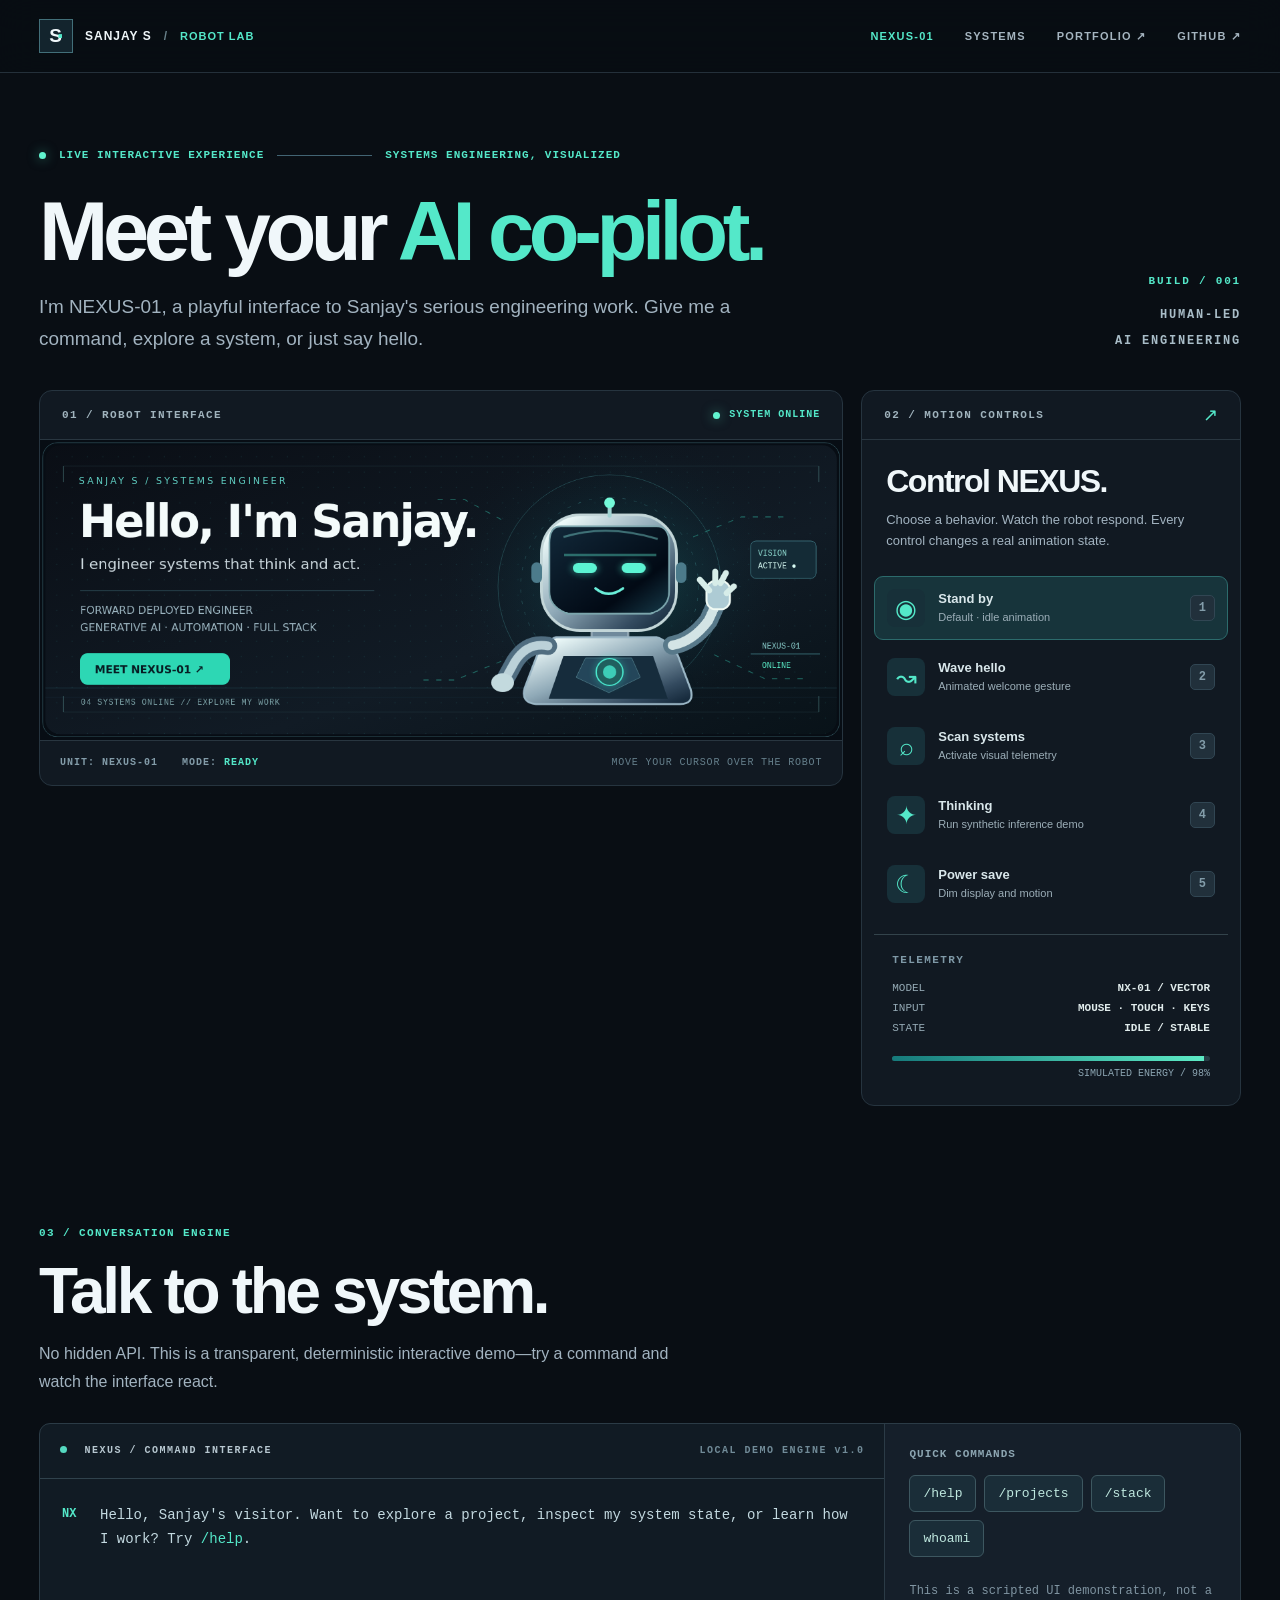
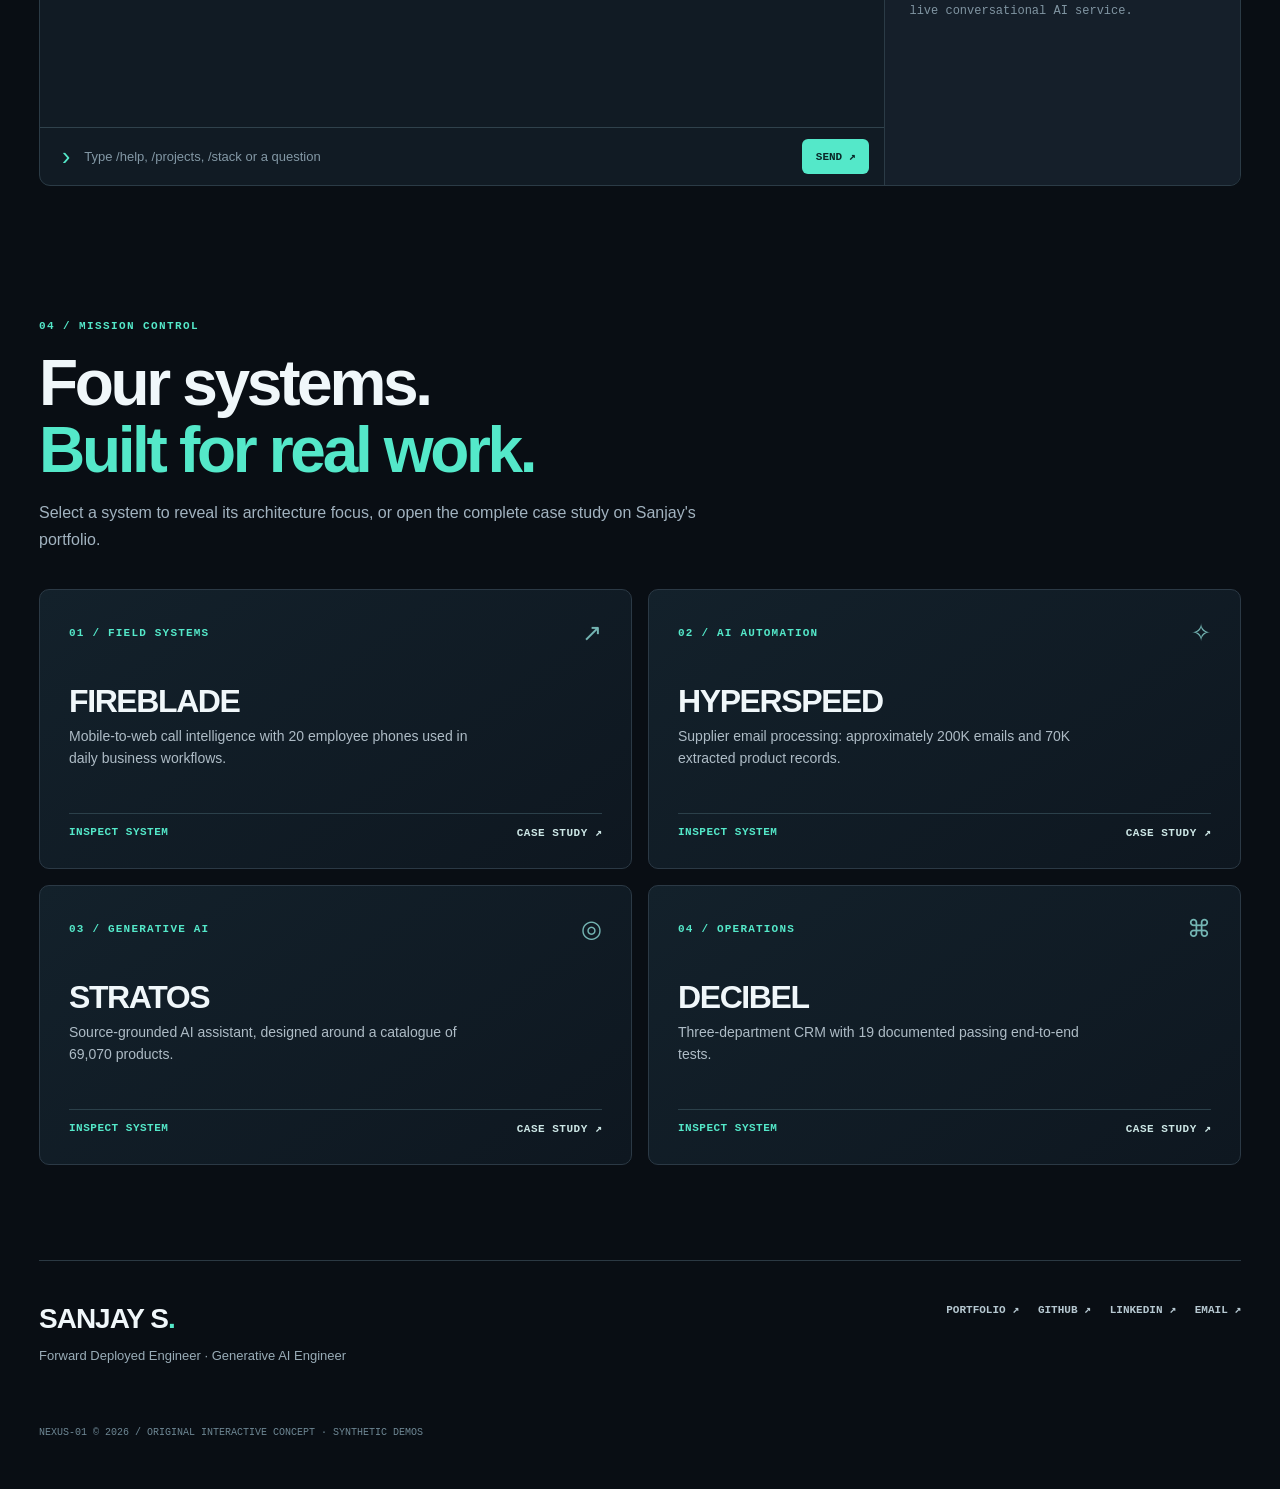
==== docs/index.html @ a07a58e0 "Add files via upload Create animated NEXUS-01 GitHub profile and interactive robot lab" ====
<!doctype html>
<html lang="en">
<head>
<meta charset="UTF-8"><meta name="viewport" content="width=device-width,initial-scale=1">
<meta name="theme-color" content="#0b1016"><meta name="description" content="Meet NEXUS-01, an interactive engineering robot companion for Sanjay S, Forward Deployed Engineer.">
<title>NEXUS-01 — Sanjay S | Interactive Robot Lab</title>
<link rel="icon" href="data:image/svg+xml,%3Csvg xmlns='http://www.w3.org/2000/svg' viewBox='0 0 64 64'%3E%3Crect width='64' height='64' rx='16' fill='%230c1720'/%3E%3Crect x='10' y='18' width='44' height='30' rx='13' fill='%239dc4cb'/%3E%3Crect x='15' y='24' width='34' height='19' rx='8' fill='%230b2130'/%3E%3Ccircle cx='25' cy='32' r='3' fill='%233becc4'/%3E%3Ccircle cx='39' cy='32' r='3' fill='%233becc4'/%3E%3C/svg%3E">
<link rel="stylesheet" href="./style.css">
</head>
<body>
<a class="skip" href="#main">Skip to content</a>
<header class="topbar"><div class="topinner"><a class="brand" href="https://github.com/sanjay-078" aria-label="Sanjay S GitHub profile"><span class="brand-symbol">S<span>·</span></span> SANJAY S <span class="brand-divider">/</span> <strong>ROBOT LAB</strong></a>
<nav class="mainnav" aria-label="Main navigation"><a class="nav-active" href="#main">NEXUS-01</a><a href="#projects">SYSTEMS</a><a href="https://sanjay-fde.vercel.app" target="_blank" rel="noopener noreferrer">PORTFOLIO ↗</a><a href="https://github.com/sanjay-078" target="_blank" rel="noopener noreferrer">GITHUB ↗</a></nav></div></header>
<main id="main" class="page">
<section class="intro" aria-label="Introduction"><div class="intro-kicker"><span class="dot live"></span> LIVE INTERACTIVE EXPERIENCE <span class="intro-line"></span> SYSTEMS ENGINEERING, VISUALIZED</div><div class="intro-row"><div><h1>Meet your <em>AI co-pilot.</em></h1><p>I'm NEXUS-01, a playful interface to Sanjay's serious engineering work. Give me a command, explore a system, or just say hello.</p></div><div class="intro-side"><span>BUILD / 001</span><strong>HUMAN-LED<br>AI ENGINEERING</strong></div></div></section>
<section class="workspace" aria-label="Interactive NEXUS robot interface">
<div class="stage-area"><div class="stage-head"><span class="mono">01 / ROBOT INTERFACE</span><span class="stage-status"><span class="dot live"></span><span id="live-state">SYSTEM ONLINE</span></span></div><div class="robot-view" id="robot-view"><div class="robot-viewport" id="robot-viewport"><svg xmlns="http://www.w3.org/2000/svg" id="nexus-art" width="1200" height="448" viewBox="0 0 1200 448" role="img" aria-labelledby="tt dd">
<title id="tt">Sanjay S — NEXUS animated AI companion</title>
<desc id="dd">Original animated robot blinks, floats, waves, and scans a futuristic engineering interface. Sanjay S, Forward Deployed Engineer.</desc>
<defs>
 <linearGradient id="bg" x1="0" x2="1" y1="0" y2="1"><stop stop-color="#0A0E15"/><stop offset=".63" stop-color="#111B25"/><stop offset="1" stop-color="#081218"/></linearGradient>
 <radialGradient id="aura"><stop stop-color="#16E3CD" stop-opacity=".20"/><stop offset=".55" stop-color="#087B88" stop-opacity=".07"/><stop offset="1" stop-color="#0B1620" stop-opacity="0"/></radialGradient>
 <linearGradient id="shell" x1=".1" x2=".95" y1=".1" y2=".95"><stop stop-color="#EFFCFB"/><stop offset=".43" stop-color="#90AAB8"/><stop offset=".82" stop-color="#344B60"/><stop offset="1" stop-color="#172B3D"/></linearGradient>
 <linearGradient id="visor" x1="0" x2="1" y1="0" y2="1"><stop stop-color="#12293A"/><stop offset=".7" stop-color="#020A15"/><stop offset="1" stop-color="#173B4A"/></linearGradient>
 <linearGradient id="aqua" x1="0" x2="1"><stop stop-color="#24E5BB"/><stop offset="1" stop-color="#A6FEE3"/></linearGradient>
 <filter id="aquaGlow" x="-100%" y="-100%" width="300%" height="300%"><feGaussianBlur stdDeviation="4"/></filter>
 <filter id="blur"><feGaussianBlur stdDeviation="16"/></filter>
 <pattern id="dots" width="23" height="23" patternUnits="userSpaceOnUse"><circle cx="2" cy="2" r=".8" fill="#3AA8A6" opacity=".16"/></pattern>
 <clipPath id="window"><rect x="8" y="8" width="1184" height="432" rx="22"/></clipPath>
</defs>
<style>
@keyframes bob {0%,100%{transform:translateY(0)}50%{transform:translateY(-8px)}}
@keyframes blink {0%,44%,48%,96%,100%{transform:scaleY(1)}46%,98%{transform:scaleY(.07)}}
@keyframes arm {0%,15%,100%{transform:rotate(0)}24%,38%{transform:rotate(-24deg)}30%,46%{transform:rotate(8deg)}54%{transform:rotate(-12deg)}}
@keyframes pulse {0%,100%{opacity:.35;transform:scale(.97)}50%{opacity:.75;transform:scale(1.04)}}
@keyframes blinkLED{0%,100%{opacity:.3}48%{opacity:1}}
@keyframes scan {0%{transform:translateY(-19px);opacity:0}15%{opacity:.85}75%{opacity:.8}100%{transform:translateY(84px);opacity:0}}
@keyframes dash {to{stroke-dashoffset:-40}}
@keyframes drift {0%,100%{transform:translate(0,0)}50%{transform:translate(0,-7px)}}
@keyframes rise {from{opacity:0;transform:translateY(10px)}to{opacity:1;transform:translateY(0)}}
.robot-bob{animation:bob 5s ease-in-out infinite;transform-origin:850px 230px}
.eye{animation:blink 6.5s ease-in-out infinite;transform-box:fill-box;transform-origin:center}
.hand{animation:arm 5.4s ease-in-out infinite;transform-box:fill-box;transform-origin:15% 12%}
.scanline{animation:scan 4.5s linear infinite}
.ring{animation:pulse 4.7s ease-in-out infinite;transform-origin:850px 220px}
.wire{stroke-dasharray:8 11;animation:dash 3s linear infinite}
.float{animation:drift 3.6s ease-in-out infinite}
.led{animation:blinkLED 2.3s ease-in-out infinite}
.title{animation:rise 1.1s ease-out both}
@media(prefers-reduced-motion:reduce){*{animation:none!important}}
</style>
<g clip-path="url(#window)">
 <rect width="1200" height="448" rx="22" fill="url(#bg)"/>
 <rect width="1200" height="448" fill="url(#dots)"/>
 <ellipse cx="868" cy="208" rx="280" ry="227" fill="url(#aura)"/>
 <path d="M0 371H1200" stroke="#1E3D48" stroke-opacity=".75"/><path d="M0 385H1200" stroke="#182F3A" stroke-opacity=".5"/>
 <path d="M35 39h1130M35 407h1130" stroke="#4D7882" opacity=".22"/>
 <path d="M35 39v24 M1165 39v24 M35 407v-24 M1165 407v-24" stroke="#72B7B5" opacity=".5"/>
 <text x="58" y="66" font-family="system-ui,Segoe UI,Arial,sans-serif" font-size="14" letter-spacing="3.5" fill="#60CEC2">SANJAY S / SYSTEMS ENGINEER</text>
 <text x="58" y="145" class="title" font-family="system-ui,Segoe UI,Arial,sans-serif" font-weight="750" font-size="67" letter-spacing="-3" fill="#F4FBFB">Hello, I'm Sanjay.</text>
 <text x="60" y="193" font-family="system-ui,Segoe UI,Arial,sans-serif" font-size="22" font-weight="450" fill="#CBD7DD">I engineer systems that think and act.</text>
 <rect x="60" y="225" width="440" height="1" fill="#3D6670" opacity=".75"/>
 <g font-family="system-ui,Segoe UI,Arial,sans-serif" font-size="16" fill="#9BB4BF">
  <text x="60" y="260">FORWARD DEPLOYED ENGINEER</text>
  <text x="60" y="286">GENERATIVE AI · AUTOMATION · FULL STACK</text>
 </g>
 <rect x="60" y="319" width="224" height="47" rx="11" fill="#2DD7B4"/>
 <text x="82" y="349" font-family="system-ui,Segoe UI,Arial,sans-serif" font-size="16" font-weight="700" fill="#071B22">MEET NEXUS-01  ↗</text>
 <text x="61" y="396" font-family="monospace" font-size="12" letter-spacing="1.1" fill="#7EA4A9">04 SYSTEMS ONLINE  //  EXPLORE MY WORK</text>
 <!-- telemetry behind -->
 <g fill="none" stroke="#55B0B2" opacity=".32"><circle cx="852" cy="219" r="167" class="ring"/><circle cx="852" cy="219" r="133" stroke-dasharray="5 12"/><circle cx="852" cy="219" r="195" stroke-dasharray="1 17"/></g>
 <g fill="none" stroke="#34BBA6" opacity=".52" stroke-width="1.3" class="wire"><path d="M690 119L635 89H588"/><path d="M977 145L1049 115H1120"/><path d="M690 331L621 359H568"/><path d="M1008 321L1084 357H1150"/></g>
 <g class="robot-bob">
   <ellipse cx="852" cy="373" rx="109" ry="19" fill="#21D5BD" opacity=".14" filter="url(#blur)"/>
   <!-- neck and torso -->
   <rect x="825" y="257" width="55" height="51" rx="15" fill="#708A9C" stroke="#B8CAD4" stroke-opacity=".7" stroke-width="3"/>
   <path d="M772 295Q758 299 744 321L725 371Q719 393 742 395H957Q980 395 973 372L954 322Q940 300 922 295Z" fill="url(#shell)" stroke="#9BB7C6" stroke-width="3"/>
   <path d="M783 323H917L939 387H761Z" fill="#162C3C"/>
   <path d="M816 326H885L898 355L851 378L802 355Z" fill="#24465A" stroke="#4A7582"/>
   <circle cx="852" cy="347" r="20" fill="#1C4047" stroke="#4EE8D0" stroke-width="2"/><circle cx="852" cy="347" r="10" fill="#49E9CF" opacity=".8" class="led"/>
   <circle cx="852" cy="347" r="25" fill="#35E8C4" opacity=".19" filter="url(#aquaGlow)"/>
   <!-- arms -->
   <g><path d="M760 308Q729 302 710 332L693 363" fill="none" stroke="#506D80" stroke-width="27" stroke-linecap="round"/><path d="M760 308Q729 302 710 332L693 363" fill="none" stroke="#BBD1D8" stroke-width="13" stroke-linecap="round"/><ellipse cx="692" cy="363" rx="17" ry="14" fill="#C3DADE"/></g>
   <g class="hand"><path d="M946 307Q976 302 1000 270L1010 248" fill="none" stroke="#58798A" stroke-width="28" stroke-linecap="round"/><path d="M946 307Q976 302 1000 270L1010 248" fill="none" stroke="#D3E4E5" stroke-width="14" stroke-linecap="round"/>
    <rect x="997" y="211" width="35" height="42" rx="13" fill="#ADCBD4" stroke="#F1FBF5" stroke-width="3"/><path d="M1001 225L987 209M1010 214V197M1018 214L1026 199M1027 229L1038 219" stroke="#D7EDE9" stroke-width="9" stroke-linecap="round"/>
   </g>
   <!-- head floating -->
   <rect x="750" y="112" width="202" height="173" rx="58" fill="url(#shell)" stroke="#C3D6D8" stroke-width="4"/>
   <path d="M779 129H922Q941 129 941 154V227Q941 251 913 260H790Q762 250 762 227V154Q762 129 779 129Z" fill="url(#visor)" stroke="#7CA6AD" stroke-width="2.5"/>
   <path d="M783 145Q849 125 924 148" fill="none" stroke="#72C3BF" opacity=".5" stroke-width="3"/>
   <g class="eye" fill="#62F3D3">
    <rect x="797" y="184" width="36" height="15" rx="8"/><rect x="870" y="184" width="36" height="15" rx="8"/>
   </g>
   <g fill="#4BF7D2" opacity=".28" filter="url(#aquaGlow)"><ellipse cx="815" cy="192" rx="22" ry="11"/><ellipse cx="888" cy="192" rx="22" ry="11"/></g>
   <path d="M831 222Q850 238 872 222" fill="none" stroke="#6AEED9" stroke-width="4" stroke-linecap="round"/>
   <path class="scanline" d="M784 172H922" fill="none" stroke="#62F7D8" stroke-opacity=".37" stroke-width="4"/>
   <path d="M852 113V99" stroke="#9FD2D1" stroke-width="6" stroke-linecap="round"/><circle cx="852" cy="94" r="8" fill="#74F9D8" class="led"/>
   <rect x="735" y="183" width="16" height="31" rx="8" fill="#4C7B8B"/><rect x="951" y="183" width="16" height="31" rx="8" fill="#4C7B8B"/>
 </g>
 <!-- floating readouts -->
 <g class="float" font-family="monospace" font-size="12" fill="#92DFD5">
  <rect x="1063" y="151" width="98" height="56" rx="8" fill="#142B36" stroke="#417A85"/><text x="1074" y="173">VISION</text><text x="1074" y="192" fill="#D9FCF5">ACTIVE ●</text>
 </g>
 <g font-family="monospace" font-size="12" fill="#8ACDCB"><text x="1080" y="312">NEXUS-01</text><path d="M1063 320H1167" stroke="#3F7980"/><text x="1080" y="341" fill="#5DF2CC">ONLINE</text></g>
</g>
<rect x="4" y="4" width="1192" height="440" rx="22" fill="none" stroke="#31525B" stroke-width="1"/>
</svg></div><div class="stage-bottom"><div class="telemetry"><span>UNIT: NEXUS-01</span><span>MODE: <b id="stage-mode">READY</b></span></div><span class="hint">MOVE YOUR CURSOR OVER THE ROBOT</span></div></div></div>
<aside class="controls" aria-label="Robot controls"><div class="pane-header"><span class="mono">02 / MOTION CONTROLS</span><span class="panel-index">↗</span></div><h2>Control NEXUS.</h2><p class="pane-desc">Choose a behavior. Watch the robot respond. Every control changes a real animation state.</p><div class="mode-list" role="group" aria-label="Choose robot action">
<button class="mode-btn active" type="button" data-mode="ready" aria-pressed="true"><span class="mode-icon">◉</span><span class="mode-title">Stand by <small>Default · idle animation</small></span><span class="mode-shortcut">1</span></button>
<button class="mode-btn" type="button" data-mode="wave" aria-pressed="false"><span class="mode-icon">↝</span><span class="mode-title">Wave hello <small>Animated welcome gesture</small></span><span class="mode-shortcut">2</span></button>
<button class="mode-btn" type="button" data-mode="scan" aria-pressed="false"><span class="mode-icon">⌕</span><span class="mode-title">Scan systems <small>Activate visual telemetry</small></span><span class="mode-shortcut">3</span></button>
<button class="mode-btn" type="button" data-mode="think" aria-pressed="false"><span class="mode-icon">✦</span><span class="mode-title">Thinking <small>Run synthetic inference demo</small></span><span class="mode-shortcut">4</span></button>
<button class="mode-btn" type="button" data-mode="sleep" aria-pressed="false"><span class="mode-icon">☾</span><span class="mode-title">Power save <small>Dim display and motion</small></span><span class="mode-shortcut">5</span></button>
</div><div class="status-panel"><span class="mono">TELEMETRY</span><div class="status-line"><span>MODEL</span><strong>NX-01 / VECTOR</strong></div><div class="status-line"><span>INPUT</span><strong>MOUSE · TOUCH · KEYS</strong></div><div class="status-line"><span>STATE</span><strong id="status-value">IDLE / STABLE</strong></div><div class="energy"><div id="energy-bar"></div></div><span class="energy-label">SIMULATED ENERGY / <span id="energy-value">98%</span></span></div></aside></section>
<section class="command-section" aria-labelledby="console-heading"><div class="section-heading"><span class="eyebrow">03 / CONVERSATION ENGINE</span><h2 id="console-heading">Talk to the system.</h2><p>No hidden API. This is a transparent, deterministic interactive demo—try a command and watch the interface react.</p></div>
<div class="console-wrap"><div class="terminal"><div class="terminal-top"><div><span class="terminal-lamp"></span> NEXUS / COMMAND INTERFACE</div><span>LOCAL DEMO ENGINE v1.0</span></div><div id="log" class="log" role="log" aria-live="polite" aria-relevant="additions"><div class="line assistant"><span class="prefix">NX</span><span>Hello, Sanjay's visitor. Want to explore a project, inspect my system state, or learn how I work? Try <code>/help</code>.</span></div></div><form id="console-form" class="command-form"><label class="visually-hidden" for="command">Send a demo command to NEXUS</label><span class="prompt-caret">›</span><input id="command" maxlength="180" autocomplete="off" placeholder="Type /help, /projects, /stack or a question"/><button type="submit" aria-label="Send command">SEND ↗</button></form></div>
<div class="quick-commands"><span>QUICK COMMANDS</span><div><button type="button" data-command="/help">/help</button><button type="button" data-command="/projects">/projects</button><button type="button" data-command="/stack">/stack</button><button type="button" data-command="Who is Sanjay?">whoami</button></div><p>This is a scripted UI demonstration, not a live conversational AI service.</p></div></div></section>
<section class="projects" id="projects" aria-labelledby="projects-heading"><div class="section-heading"><span class="eyebrow">04 / MISSION CONTROL</span><h2 id="projects-heading">Four systems.<br><em>Built for real work.</em></h2><p>Select a system to reveal its architecture focus, or open the complete case study on Sanjay's portfolio.</p></div>
<div class="project-grid">
<article class="project-card" data-project="fireblade"><div class="project-top"><span class="project-no">01 / FIELD SYSTEMS</span><span class="project-icon">↗</span></div><h3>FIREBLADE</h3><p>Mobile-to-web call intelligence with 20 employee phones used in daily business workflows.</p><div class="project-foot"><button type="button" data-explore="fireblade" aria-label="Inspect FIREBLADE">INSPECT SYSTEM</button><a href="https://sanjay-fde.vercel.app/work/fireblade" target="_blank" rel="noopener noreferrer">CASE STUDY ↗</a></div></article>
<article class="project-card" data-project="hyperspeed"><div class="project-top"><span class="project-no">02 / AI AUTOMATION</span><span class="project-icon">✧</span></div><h3>HYPERSPEED</h3><p>Supplier email processing: approximately 200K emails and 70K extracted product records.</p><div class="project-foot"><button type="button" data-explore="hyperspeed" aria-label="Inspect HYPERSPEED">INSPECT SYSTEM</button><a href="https://sanjay-fde.vercel.app/work/hyperspeed" target="_blank" rel="noopener noreferrer">CASE STUDY ↗</a></div></article>
<article class="project-card" data-project="stratos"><div class="project-top"><span class="project-no">03 / GENERATIVE AI</span><span class="project-icon">◎</span></div><h3>STRATOS</h3><p>Source-grounded AI assistant, designed around a catalogue of 69,070 products.</p><div class="project-foot"><button type="button" data-explore="stratos" aria-label="Inspect STRATOS">INSPECT SYSTEM</button><a href="https://sanjay-fde.vercel.app/work/stratos" target="_blank" rel="noopener noreferrer">CASE STUDY ↗</a></div></article>
<article class="project-card" data-project="decibel"><div class="project-top"><span class="project-no">04 / OPERATIONS</span><span class="project-icon">⌘</span></div><h3>DECIBEL</h3><p>Three-department CRM with 19 documented passing end-to-end tests.</p><div class="project-foot"><button type="button" data-explore="decibel" aria-label="Inspect DECIBEL">INSPECT SYSTEM</button><a href="https://sanjay-fde.vercel.app/work/decibel" target="_blank" rel="noopener noreferrer">CASE STUDY ↗</a></div></article>
</div><div id="project-detail" class="project-detail" aria-live="polite" hidden><div><span class="eyebrow">ARCHITECTURE BRIEF</span><h3 id="detail-name"></h3><p id="detail-text"></p></div><div class="detail-actions"><a id="detail-link" target="_blank" rel="noopener noreferrer">OPEN CASE STUDY ↗</a><button type="button" id="close-detail">CLOSE ×</button></div></div></section>
<footer class="footer"><div><strong>SANJAY S<span class="aqua">.</span></strong><p>Forward Deployed Engineer · Generative AI Engineer</p></div><div class="footer-links"><a href="https://sanjay-fde.vercel.app" target="_blank" rel="noopener noreferrer">PORTFOLIO ↗</a><a href="https://github.com/sanjay-078" target="_blank" rel="noopener noreferrer">GITHUB ↗</a><a href="https://www.linkedin.com/in/sanxay/" target="_blank" rel="noopener noreferrer">LINKEDIN ↗</a><a href="mailto:sksubbusanjayai@gmail.com">EMAIL ↗</a></div><span class="footer-note">NEXUS-01 © 2026 / ORIGINAL INTERACTIVE CONCEPT · SYNTHETIC DEMOS</span></footer>
</main>
<script src="./app.js" defer></script></body></html>
---- docs/style.css ----
:root{--bg:#090e14;--surface:#101923;--panel:#121d27;--border:#26343f;--muted:#a2b3c0;--aqua:#54e8c9;--light:#f0f7fa;--cream:#dce6ea;--max:1336px;--font:Inter,ui-sans-serif,-apple-system,BlinkMacSystemFont,"Segoe UI",Arial,sans-serif}
*{box-sizing:border-box}html{scroll-behavior:smooth}body{margin:0;background:var(--bg);color:var(--light);font-family:var(--font);-webkit-font-smoothing:antialiased}a{color:inherit;text-decoration:none}button,input{font:inherit}button{cursor:pointer}button:focus-visible,a:focus-visible,input:focus-visible{outline:2px solid var(--aqua);outline-offset:4px}::selection{background:#42cbb3;color:#06121b}.mono,.eyebrow{font:600 11px/1.4 ui-monospace,SFMono-Regular,Consolas,monospace;letter-spacing:1.4px}.visually-hidden{position:absolute;width:1px;height:1px;padding:0;margin:-1px;overflow:hidden;clip:rect(0 0 0 0);white-space:nowrap;border:0}.skip{position:absolute;left:-1000px;top:10px;padding:10px;background:var(--aqua);color:#062326;z-index:20}.skip:focus{left:10px}.topbar{position:sticky;top:0;z-index:12;background:#080d13ed;border-bottom:1px solid #24303a;backdrop-filter:blur(18px)}.topinner{width:min(calc(100% - 78px),var(--max));margin:auto;min-height:72px;display:flex;justify-content:space-between;align-items:center;gap:30px}.brand{display:flex;align-items:center;gap:12px;font-size:12px;letter-spacing:1px;font-weight:650}.brand-symbol{border:1px solid #426f79;width:34px;height:34px;display:flex;align-items:center;justify-content:center;font-size:19px;letter-spacing:-5px;padding-right:4px;background:#13242d}.brand-symbol span{color:var(--aqua);font-size:25px}.brand-divider{color:#68818a}.brand strong{color:var(--aqua);font-size:11px}.mainnav{display:flex;gap:31px;align-items:center}.mainnav a{font-size:11px;font-weight:700;letter-spacing:1.2px;color:#a5b5c0;transition:color .2s}.mainnav a:hover,.mainnav a.nav-active{color:var(--aqua)}.page{width:min(calc(100% - 78px),var(--max));margin:0 auto}.intro{padding:74px 0 35px}.intro-kicker{display:flex;align-items:center;gap:13px;color:var(--aqua);font:600 11px/1.5 ui-monospace,monospace;letter-spacing:1px}.intro-line{background:#426473;height:1px;max-width:95px;flex:1}.dot{display:inline-block;width:7px;height:7px;border-radius:99px;background:#61f4cf}.dot.live{box-shadow:0 0 12px #52e8c588}.intro-row{display:flex;justify-content:space-between;align-items:end;gap:48px}.intro h1{font-size:clamp(49px,6.5vw,94px);letter-spacing:-.065em;line-height:.99;font-weight:650;margin:27px 0 18px}.intro h1 em{font-style:normal;color:var(--aqua)}.intro p{color:var(--muted);font-size:clamp(15px,1.48vw,19px);max-width:740px;line-height:1.7;margin:0}.intro-side{min-width:180px;text-align:right;color:#a9bdc8;line-height:1.6;padding-bottom:4px}.intro-side span{display:block;color:var(--aqua);font:600 11px/1.3 monospace;letter-spacing:1.8px;margin-bottom:12px}.intro-side strong{font:600 12px/1.6 monospace;letter-spacing:1.8px}.workspace{display:grid;grid-template-columns:minmax(0,1.8fr) minmax(300px,.85fr);gap:18px}.stage-area,.controls{border:1px solid var(--border);background:#111922;border-radius:13px;overflow:hidden}.stage-area{align-self:start}.stage-head,.pane-header{height:49px;display:flex;justify-content:space-between;align-items:center;padding:0 22px;border-bottom:1px solid #293640;color:#a0b3bd}.stage-status{font:700 10px/1 monospace;color:var(--aqua);letter-spacing:1px;display:flex;align-items:center;gap:9px}.robot-view{height:100%;display:flex;flex-direction:column}.robot-viewport{aspect-ratio:1200/448;display:flex;align-items:center;justify-content:center;overflow:hidden;position:relative;background:#070d14;perspective:850px}.robot-viewport>svg{display:block;width:100%;height:100%;object-fit:contain;transform:rotateX(var(--tiltX,0deg)) rotateY(var(--tiltY,0deg));transition:transform .25s ease;will-change:transform}.robot-viewport.mode-sleep #nexus-art .robot-bob,.robot-viewport.mode-sleep #nexus-art .eye,.robot-viewport.mode-sleep #nexus-art .hand{animation-play-state:paused!important}.robot-viewport.mode-sleep #nexus-art .eye{opacity:.17}.robot-viewport.mode-think #nexus-art .ring{animation-duration:1.1s}.robot-viewport.mode-scan #nexus-art .scanline{animation-duration:.6s;opacity:1}.robot-viewport.mode-wave #nexus-art .hand{animation:wave-fast 1.15s ease-in-out infinite!important}.robot-viewport.mode-wave #nexus-art .robot-bob{animation-duration:1.8s}.robot-viewport.mode-sleep{filter:saturate(.5)}@keyframes wave-fast{0%,100%{transform:rotate(0deg)}25%{transform:rotate(-36deg)}60%{transform:rotate(18deg)}}.stage-bottom{padding:15px 20px 16px;display:flex;align-items:center;justify-content:space-between;border-top:1px solid #293640;gap:14px}.telemetry{display:flex;gap:24px;font:600 10px/1.3 monospace;letter-spacing:1px;color:#839ca9}.telemetry b{color:var(--aqua)}.hint{font:500 10px monospace;color:#657f8b;letter-spacing:.8px}.controls{padding-bottom:18px}.pane-header{padding:0 22px}.panel-index{font-size:18px;color:var(--aqua)}.controls h2{font-size:32px;letter-spacing:-1.5px;line-height:1.1;margin:24px 24px 11px;font-weight:650}.pane-desc{color:var(--muted);line-height:1.6;margin:0 24px 24px;font-size:13px}.mode-list{display:grid;gap:5px;padding:0 12px}.mode-btn{border:1px solid transparent;color:#d9e7eb;text-align:left;width:100%;display:flex;align-items:center;gap:13px;padding:12px 12px;background:transparent;border-radius:9px;transition:background .2s,border-color .2s}.mode-btn:hover{background:#182730}.mode-btn.active{border-color:#2C6B6C;background:#17343B}.mode-icon{color:var(--aqua);display:grid;place-items:center;font-size:25px;width:38px;height:38px;border-radius:8px;background:#173039;flex-shrink:0}.mode-title{font-size:13px;font-weight:680;flex:1;line-height:1.4}.mode-title small{display:block;font-size:11px;font-weight:400;color:#9CAEB8;margin-top:2px}.mode-shortcut{font:600 12px monospace;color:#829ca9;background:#21303b;padding:5px 8px;border:1px solid #314653;border-radius:5px}.status-panel{padding:18px 18px 8px;margin:18px 12px 0;border-top:1px solid #33434B}.status-panel>.mono{display:block;color:#7F99A7;margin-bottom:14px}.status-line{display:flex;align-items:center;justify-content:space-between;gap:10px;margin:8px 0;color:#95AAB5;font:11px monospace}.status-line strong{color:#E0EBEB;font-weight:600;text-align:right}.energy{height:5px;border-radius:3px;background:#263D46;margin:22px 0 7px;overflow:hidden}.energy div{height:100%;width:98%;background:linear-gradient(90deg,#167A7B,#5DEAC5);transition:width .4s}.energy-label{display:block;text-align:right;color:#8CA5B2;font:10px monospace}.command-section{padding:116px 0 10px}.section-heading .eyebrow{color:var(--aqua)}.section-heading h2{font-size:clamp(41px,5vw,70px);line-height:1.04;font-weight:620;letter-spacing:-.052em;margin:16px 0 13px}.section-heading h2 em{color:var(--aqua);font-style:normal}.section-heading p{font-size:16px;line-height:1.7;color:var(--muted);max-width:670px}.console-wrap{margin-top:28px;display:grid;grid-template-columns:minmax(0,1.9fr) minmax(260px,.8fr);border:1px solid #2B3B46;background:#111B24;border-radius:11px;overflow:hidden}.terminal{min-width:0}.terminal-top{height:55px;padding:0 20px;display:flex;align-items:center;justify-content:space-between;font:600 10px/1 monospace;letter-spacing:1.5px;color:#B7C7D0;border-bottom:1px solid #30424C}.terminal-top .terminal-lamp{display:inline-block;width:7px;height:7px;background:#55D9C0;border-radius:50%;margin-right:10px}.terminal-top>span{font-size:10px;color:#718B98}.log{min-height:248px;max-height:360px;overflow:auto;padding:24px 22px;font:14px/1.75 ui-monospace,"SFMono-Regular",Consolas,monospace;color:#C3D9E0}.line{display:flex;gap:16px;margin-bottom:16px;overflow-wrap:anywhere}.line .prefix{color:var(--aqua);font:700 12px monospace;padding-top:4px;min-width:22px}.line.visitor .prefix{color:#AEBFFF}.line code{color:var(--aqua)}.command-form{border-top:1px solid #30424C;min-height:58px;display:flex;align-items:center;padding:0 15px 0 22px;gap:12px}.prompt-caret{color:var(--aqua);font-size:25px}.command-form input{flex:1;min-width:0;border:0;outline:none;background:transparent;color:#F0F8F9;font-size:13px}.command-form input::placeholder{color:#8398A5}.command-form button{font:700 11px monospace;color:#0A2728;border:0;border-radius:6px;padding:11px 14px;background:var(--aqua)}.quick-commands{padding:24px;background:#151F2A;border-left:1px solid #2B3B46}.quick-commands>span{display:block;font:700 11px monospace;letter-spacing:1px;color:#8DA6B2;margin-bottom:15px}.quick-commands>div{display:flex;flex-wrap:wrap;gap:8px}.quick-commands button{border:1px solid #3D5760;border-radius:6px;padding:10px 13px;background:#1A2D38;color:#BFE8DF;font:13px monospace}.quick-commands button:hover{border-color:var(--aqua);background:#25414A}.quick-commands p{font:12px/1.7 monospace;color:#8095A2;margin-top:24px}.projects{padding:119px 0 95px}.project-grid{margin-top:35px;display:grid;grid-template-columns:repeat(2,minmax(0,1fr));gap:16px}.project-card{border:1px solid #2B3945;background:linear-gradient(145deg,#13212B,#0E1720);padding:29px;min-height:280px;display:flex;flex-direction:column;transition:border-color .25s,transform .25s;border-radius:10px}.project-card:hover{border-color:#3C8984;transform:translateY(-3px)}.project-top,.project-foot{display:flex;align-items:center;justify-content:space-between;gap:14px}.project-no{font:600 11px monospace;letter-spacing:1.2px;color:var(--aqua)}.project-icon{font-size:24px;color:#74b5b3}.project-card h3{letter-spacing:-1.4px;font-size:32px;font-weight:670;margin:36px 0 5px}.project-card p{font-size:14px;color:#AEBCC6;line-height:1.6;max-width:430px;margin:0 0 22px;flex:1}.project-foot{padding-top:12px;border-top:1px solid #2B404A}.project-foot button,.project-foot a{background:transparent;border:0;color:#CDE7E6;padding:0;font:600 11px monospace;letter-spacing:.5px;text-decoration:none}.project-foot button{color:var(--aqua)}.project-foot button:hover,.project-foot a:hover{text-decoration:underline}.project-detail{margin-top:14px;padding:27px 30px;display:flex;gap:35px;justify-content:space-between;border:1px solid #347B7D;border-radius:10px;background:#172A33}.project-detail[hidden]{display:none}.project-detail h3{font-size:28px;margin:9px 0}.project-detail p{color:#BECDD4;line-height:1.7;max-width:790px;margin:0}.detail-actions{min-width:140px;display:flex;flex-direction:column;justify-content:center;gap:20px}.detail-actions a,.detail-actions button{border:0;background:transparent;text-align:left;color:var(--aqua);font:600 11px monospace;letter-spacing:.6px}.detail-actions button{color:#A1B8BD}.footer{padding:42px 0 48px;border-top:1px solid #2B3943;display:grid;grid-template-columns:1fr 1fr;gap:10px}.footer strong{font-size:28px;letter-spacing:-1px}.footer .aqua{color:var(--aqua)}.footer p{color:#99ACB7;font-size:13px}.footer-links{display:flex;justify-content:end;gap:19px;align-items:start;flex-wrap:wrap}.footer-links a{font:600 11px monospace;color:#B6C8D1}.footer-links a:hover{color:var(--aqua)}.footer-note{grid-column:1 / -1;font:10px/1.4 monospace;color:#6E8794;margin-top:40px}
@media(max-width:1100px){.topinner,.page{width:min(calc(100% - 44px),var(--max))}.workspace{grid-template-columns:minmax(0,1fr)}.controls{display:grid;grid-template-columns:1fr 1fr;align-items:start}.pane-header,.controls h2,.pane-desc{grid-column:1/-1}.mode-list{padding:0 20px}.status-panel{align-self:start;border-top:0;margin-top:0;border-left:1px solid #33434B}.stage-area{max-width:100%}}
@media(max-width:700px){.topinner,.page{width:min(calc(100% - 32px),var(--max))}.topinner{min-height:64px}.brand{gap:8px}.brand-divider,.brand strong{display:none}.mainnav{gap:13px}.mainnav a{font-size:10px}.mainnav a:nth-child(2){display:none}.intro{padding:50px 0 31px}.intro-kicker{font-size:9px}.intro h1{font-size:clamp(43px,10vw,69px);letter-spacing:-.07em}.intro-row{display:block}.intro-side{display:none}.workspace{gap:12px}.stage-head{padding:0 12px}.stage-head .mono{font-size:9px}.robot-viewport{aspect-ratio:1.3;}.robot-viewport>svg{height:100%;width:100%;min-width:0;max-width:100%;object-fit:contain;transform:none;transform-origin:center}.robot-viewport svg text{font-weight:500}.stage-bottom{flex-wrap:wrap}.hint{display:none}.controls{display:block}.controls h2{margin:24px 20px 10px}.pane-desc{margin:0 20px 22px}.mode-list{padding:0 12px}.status-panel{border-left:0;border-top:1px solid #33434B;margin:18px 12px 0}.command-section,.projects{padding-top:86px}.section-heading h2{font-size:clamp(39px,9vw,54px)}.console-wrap{display:block}.quick-commands{border-left:0;border-top:1px solid #30424C}.project-grid{grid-template-columns:1fr}.project-card{min-height:250px}.project-detail{flex-direction:column}.footer{grid-template-columns:1fr}.footer-links{justify-content:start;margin-top:18px}.footer-note{margin-top:28px}}
@media(max-width:360px){.topinner,.page{width:calc(100% - 22px)}.mainnav a:nth-child(1){display:none}.intro h1{font-size:40px}.stage-head .mono{font-size:8px}.telemetry{gap:9px;font-size:9px}.stage-status{font-size:9px}}
@media(prefers-reduced-motion:reduce){html{scroll-behavior:auto}*,*:before,*:after{transition:none!important;animation:none!important}.project-card:hover{transform:none}.robot-viewport>svg{transform:none!important}}
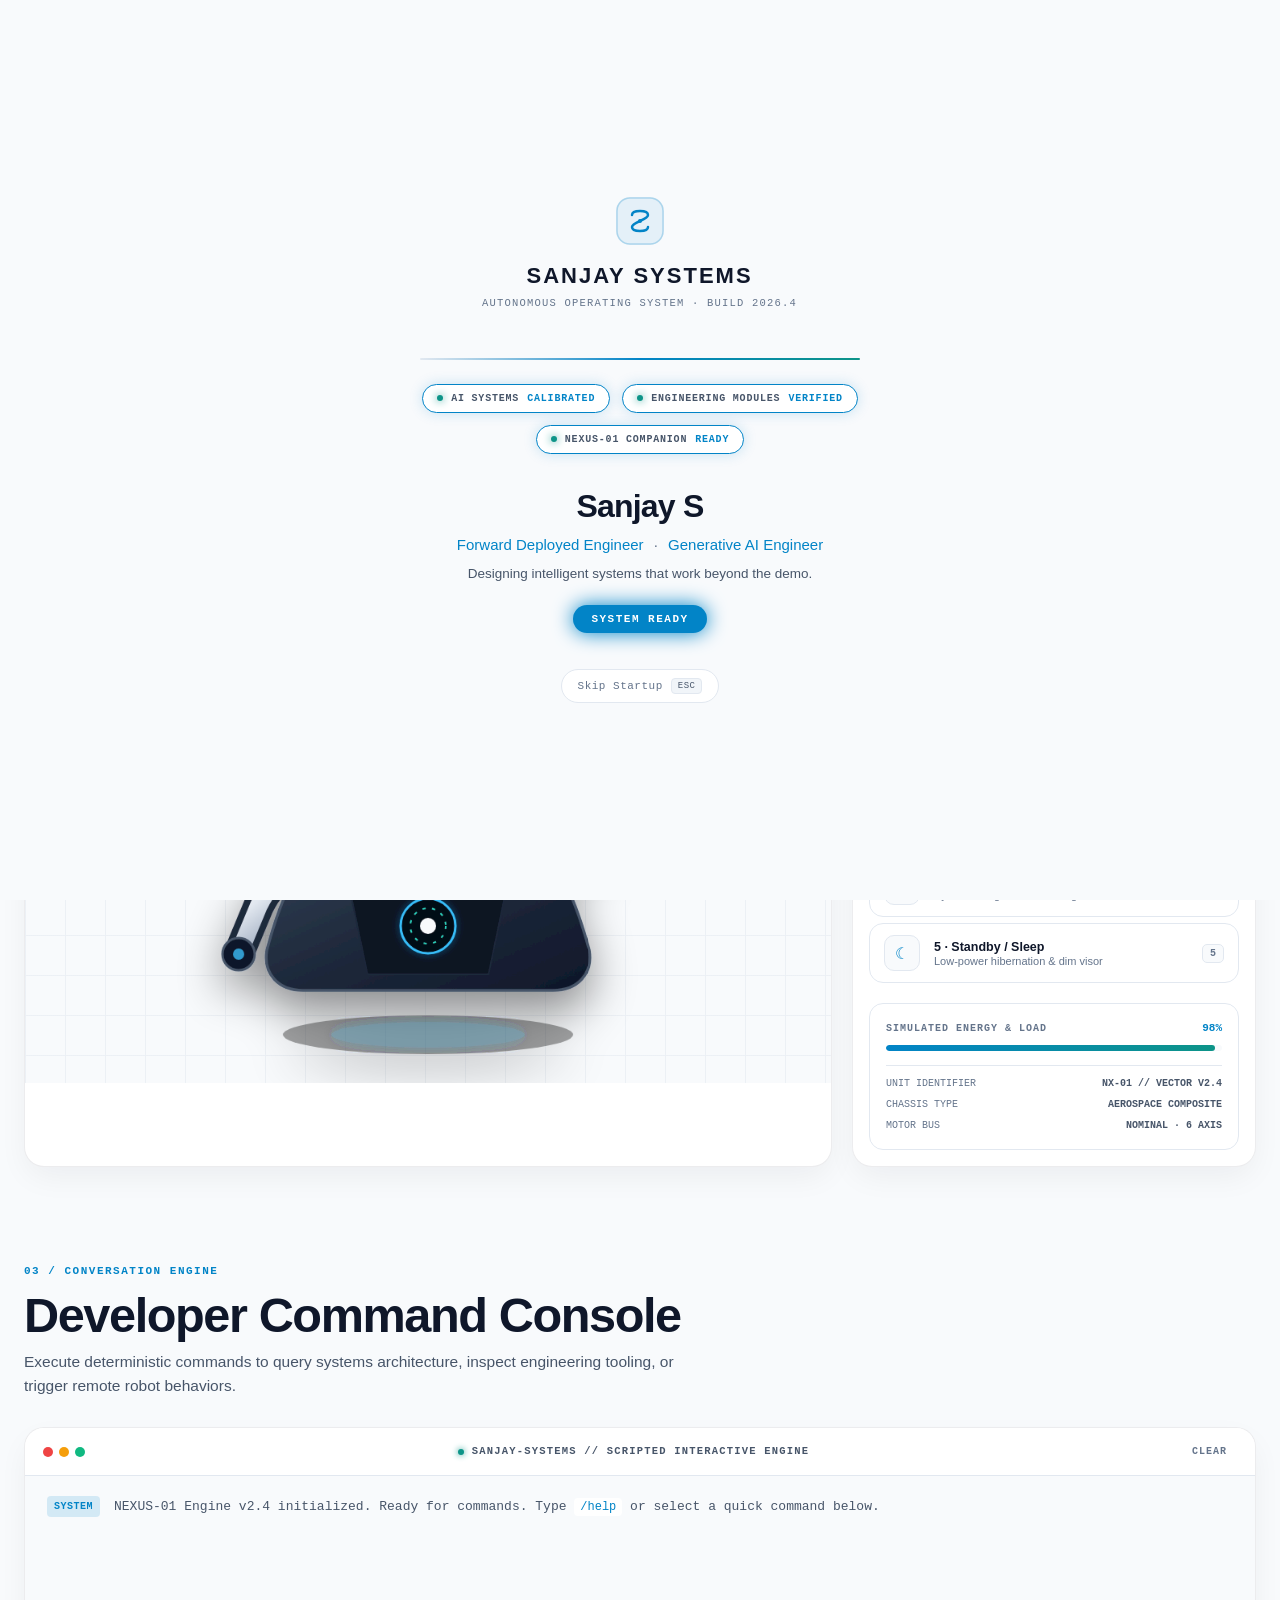
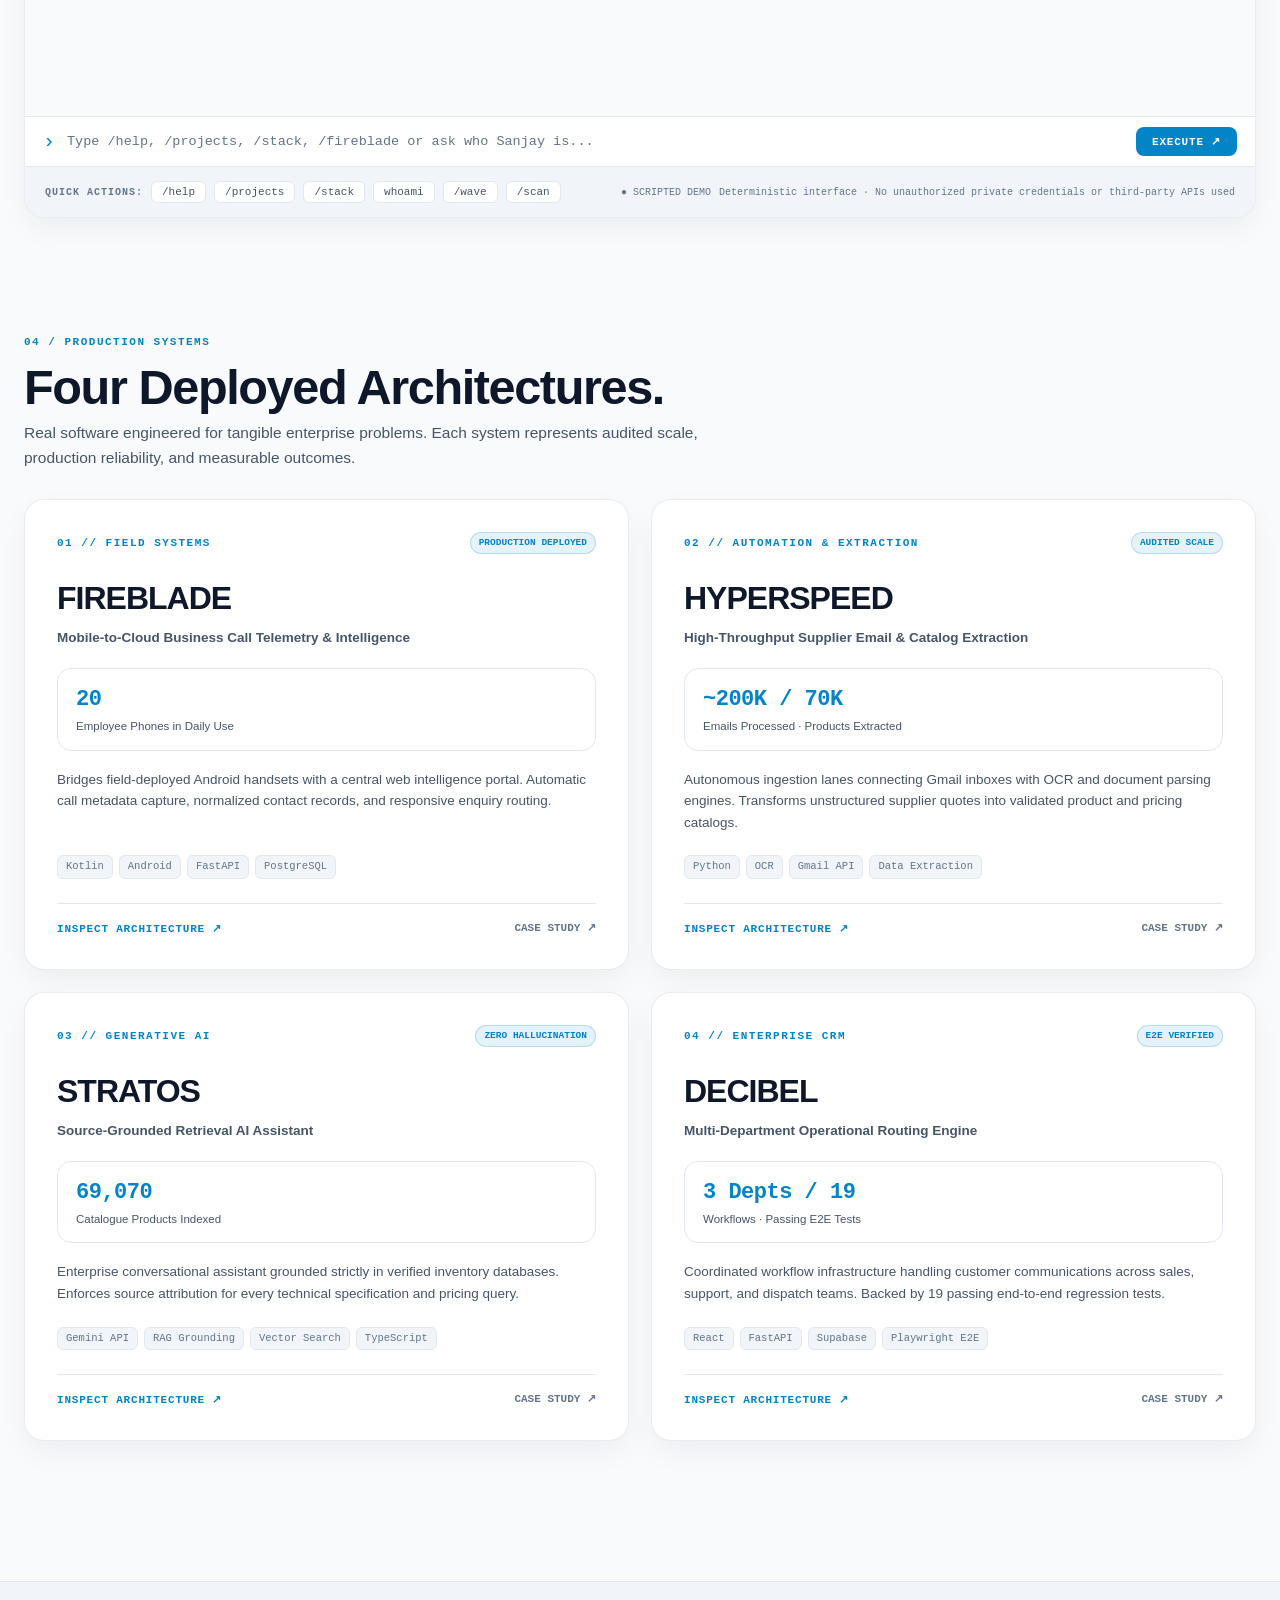
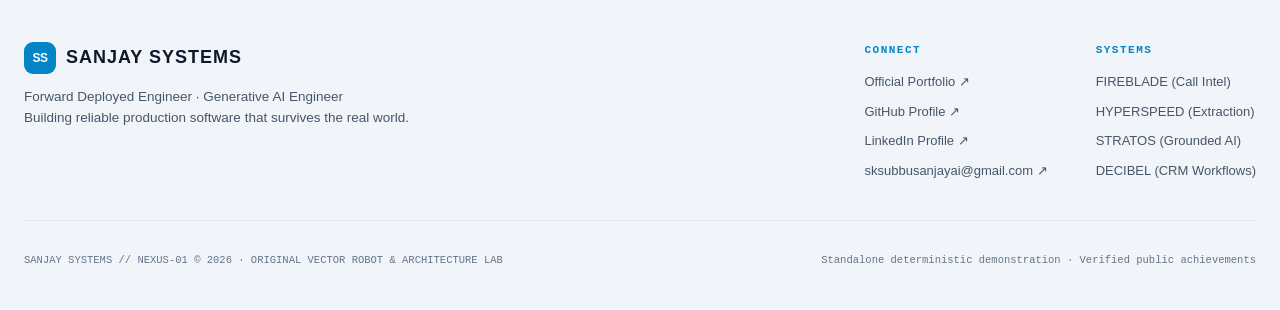
==== commit e6613147: "feat(showcase): flagship research-grade GitHub profile redesign with theme-aware animated architectu" ====
--- a/docs/index.html
+++ b/docs/index.html
@@ -1,127 +1,759 @@
-<!doctype html>
-<html lang="en">
+﻿<!doctype html>
+<html lang="en" data-theme="dark">
 <head>
-<meta charset="UTF-8"><meta name="viewport" content="width=device-width,initial-scale=1">
-<meta name="theme-color" content="#0b1016"><meta name="description" content="Meet NEXUS-01, an interactive engineering robot companion for Sanjay S, Forward Deployed Engineer.">
-<title>NEXUS-01 — Sanjay S | Interactive Robot Lab</title>
-<link rel="icon" href="data:image/svg+xml,%3Csvg xmlns='http://www.w3.org/2000/svg' viewBox='0 0 64 64'%3E%3Crect width='64' height='64' rx='16' fill='%230c1720'/%3E%3Crect x='10' y='18' width='44' height='30' rx='13' fill='%239dc4cb'/%3E%3Crect x='15' y='24' width='34' height='19' rx='8' fill='%230b2130'/%3E%3Ccircle cx='25' cy='32' r='3' fill='%233becc4'/%3E%3Ccircle cx='39' cy='32' r='3' fill='%233becc4'/%3E%3C/svg%3E">
-<link rel="stylesheet" href="./style.css">
+  <meta charset="UTF-8">
+  <meta name="viewport" content="width=device-width, initial-scale=1">
+  <meta name="theme-color" content="#080B11">
+  <meta name="description" content="Sanjay Systems V2 — NEXUS-01 Autonomous Engineering Companion and Production Systems Showcase for Sanjay S, Forward Deployed Engineer & Generative AI Engineer.">
+  <title>Sanjay Systems V2 — NEXUS-01 Engineering OS</title>
+
+  <link rel="icon" href="data:image/svg+xml,%3Csvg xmlns='http://www.w3.org/2000/svg' viewBox='0 0 64 64'%3E%3Crect width='64' height='64' rx='16' fill='%23080B11'/%3E%3Ccircle cx='32' cy='32' r='20' fill='none' stroke='%2338BDF8' stroke-width='4'/%3E%3Ccircle cx='32' cy='32' r='8' fill='%2338BDF8'/%3E%3Ccircle cx='24' cy='28' r='3' fill='%23FFFFFF'/%3E%3Ccircle cx='40' cy='28' r='3' fill='%23FFFFFF'/%3E%3C/svg%3E">
+
+  <!-- Early Theme Detection Script (Zero Flash of Unstyled Theme) -->
+  <script>
+    (function() {
+      try {
+        var stored = localStorage.getItem('nexus_theme');
+        var theme = stored || (window.matchMedia('(prefers-color-scheme: light)').matches ? 'light' : 'dark');
+        document.documentElement.setAttribute('data-theme', theme);
+        var themeColor = theme === 'light' ? '#F8FAFC' : '#080B11';
+        var meta = document.querySelector('meta[name="theme-color"]');
+        if (meta) meta.setAttribute('content', themeColor);
+      } catch (e) {}
+    })();
+  </script>
+
+  <link rel="stylesheet" href="./style.css">
 </head>
 <body>
-<a class="skip" href="#main">Skip to content</a>
-<header class="topbar"><div class="topinner"><a class="brand" href="https://github.com/sanjay-078" aria-label="Sanjay S GitHub profile"><span class="brand-symbol">S<span>·</span></span> SANJAY S <span class="brand-divider">/</span> <strong>ROBOT LAB</strong></a>
-<nav class="mainnav" aria-label="Main navigation"><a class="nav-active" href="#main">NEXUS-01</a><a href="#projects">SYSTEMS</a><a href="https://sanjay-fde.vercel.app" target="_blank" rel="noopener noreferrer">PORTFOLIO ↗</a><a href="https://github.com/sanjay-078" target="_blank" rel="noopener noreferrer">GITHUB ↗</a></nav></div></header>
-<main id="main" class="page">
-<section class="intro" aria-label="Introduction"><div class="intro-kicker"><span class="dot live"></span> LIVE INTERACTIVE EXPERIENCE <span class="intro-line"></span> SYSTEMS ENGINEERING, VISUALIZED</div><div class="intro-row"><div><h1>Meet your <em>AI co-pilot.</em></h1><p>I'm NEXUS-01, a playful interface to Sanjay's serious engineering work. Give me a command, explore a system, or just say hello.</p></div><div class="intro-side"><span>BUILD / 001</span><strong>HUMAN-LED<br>AI ENGINEERING</strong></div></div></section>
-<section class="workspace" aria-label="Interactive NEXUS robot interface">
-<div class="stage-area"><div class="stage-head"><span class="mono">01 / ROBOT INTERFACE</span><span class="stage-status"><span class="dot live"></span><span id="live-state">SYSTEM ONLINE</span></span></div><div class="robot-view" id="robot-view"><div class="robot-viewport" id="robot-viewport"><svg xmlns="http://www.w3.org/2000/svg" id="nexus-art" width="1200" height="448" viewBox="0 0 1200 448" role="img" aria-labelledby="tt dd">
-<title id="tt">Sanjay S — NEXUS animated AI companion</title>
-<desc id="dd">Original animated robot blinks, floats, waves, and scans a futuristic engineering interface. Sanjay S, Forward Deployed Engineer.</desc>
-<defs>
- <linearGradient id="bg" x1="0" x2="1" y1="0" y2="1"><stop stop-color="#0A0E15"/><stop offset=".63" stop-color="#111B25"/><stop offset="1" stop-color="#081218"/></linearGradient>
- <radialGradient id="aura"><stop stop-color="#16E3CD" stop-opacity=".20"/><stop offset=".55" stop-color="#087B88" stop-opacity=".07"/><stop offset="1" stop-color="#0B1620" stop-opacity="0"/></radialGradient>
- <linearGradient id="shell" x1=".1" x2=".95" y1=".1" y2=".95"><stop stop-color="#EFFCFB"/><stop offset=".43" stop-color="#90AAB8"/><stop offset=".82" stop-color="#344B60"/><stop offset="1" stop-color="#172B3D"/></linearGradient>
- <linearGradient id="visor" x1="0" x2="1" y1="0" y2="1"><stop stop-color="#12293A"/><stop offset=".7" stop-color="#020A15"/><stop offset="1" stop-color="#173B4A"/></linearGradient>
- <linearGradient id="aqua" x1="0" x2="1"><stop stop-color="#24E5BB"/><stop offset="1" stop-color="#A6FEE3"/></linearGradient>
- <filter id="aquaGlow" x="-100%" y="-100%" width="300%" height="300%"><feGaussianBlur stdDeviation="4"/></filter>
- <filter id="blur"><feGaussianBlur stdDeviation="16"/></filter>
- <pattern id="dots" width="23" height="23" patternUnits="userSpaceOnUse"><circle cx="2" cy="2" r=".8" fill="#3AA8A6" opacity=".16"/></pattern>
- <clipPath id="window"><rect x="8" y="8" width="1184" height="432" rx="22"/></clipPath>
-</defs>
-<style>
-@keyframes bob {0%,100%{transform:translateY(0)}50%{transform:translateY(-8px)}}
-@keyframes blink {0%,44%,48%,96%,100%{transform:scaleY(1)}46%,98%{transform:scaleY(.07)}}
-@keyframes arm {0%,15%,100%{transform:rotate(0)}24%,38%{transform:rotate(-24deg)}30%,46%{transform:rotate(8deg)}54%{transform:rotate(-12deg)}}
-@keyframes pulse {0%,100%{opacity:.35;transform:scale(.97)}50%{opacity:.75;transform:scale(1.04)}}
-@keyframes blinkLED{0%,100%{opacity:.3}48%{opacity:1}}
-@keyframes scan {0%{transform:translateY(-19px);opacity:0}15%{opacity:.85}75%{opacity:.8}100%{transform:translateY(84px);opacity:0}}
-@keyframes dash {to{stroke-dashoffset:-40}}
-@keyframes drift {0%,100%{transform:translate(0,0)}50%{transform:translate(0,-7px)}}
-@keyframes rise {from{opacity:0;transform:translateY(10px)}to{opacity:1;transform:translateY(0)}}
-.robot-bob{animation:bob 5s ease-in-out infinite;transform-origin:850px 230px}
-.eye{animation:blink 6.5s ease-in-out infinite;transform-box:fill-box;transform-origin:center}
-.hand{animation:arm 5.4s ease-in-out infinite;transform-box:fill-box;transform-origin:15% 12%}
-.scanline{animation:scan 4.5s linear infinite}
-.ring{animation:pulse 4.7s ease-in-out infinite;transform-origin:850px 220px}
-.wire{stroke-dasharray:8 11;animation:dash 3s linear infinite}
-.float{animation:drift 3.6s ease-in-out infinite}
-.led{animation:blinkLED 2.3s ease-in-out infinite}
-.title{animation:rise 1.1s ease-out both}
-@media(prefers-reduced-motion:reduce){*{animation:none!important}}
-</style>
-<g clip-path="url(#window)">
- <rect width="1200" height="448" rx="22" fill="url(#bg)"/>
- <rect width="1200" height="448" fill="url(#dots)"/>
- <ellipse cx="868" cy="208" rx="280" ry="227" fill="url(#aura)"/>
- <path d="M0 371H1200" stroke="#1E3D48" stroke-opacity=".75"/><path d="M0 385H1200" stroke="#182F3A" stroke-opacity=".5"/>
- <path d="M35 39h1130M35 407h1130" stroke="#4D7882" opacity=".22"/>
- <path d="M35 39v24 M1165 39v24 M35 407v-24 M1165 407v-24" stroke="#72B7B5" opacity=".5"/>
- <text x="58" y="66" font-family="system-ui,Segoe UI,Arial,sans-serif" font-size="14" letter-spacing="3.5" fill="#60CEC2">SANJAY S / SYSTEMS ENGINEER</text>
- <text x="58" y="145" class="title" font-family="system-ui,Segoe UI,Arial,sans-serif" font-weight="750" font-size="67" letter-spacing="-3" fill="#F4FBFB">Hello, I'm Sanjay.</text>
- <text x="60" y="193" font-family="system-ui,Segoe UI,Arial,sans-serif" font-size="22" font-weight="450" fill="#CBD7DD">I engineer systems that think and act.</text>
- <rect x="60" y="225" width="440" height="1" fill="#3D6670" opacity=".75"/>
- <g font-family="system-ui,Segoe UI,Arial,sans-serif" font-size="16" fill="#9BB4BF">
-  <text x="60" y="260">FORWARD DEPLOYED ENGINEER</text>
-  <text x="60" y="286">GENERATIVE AI · AUTOMATION · FULL STACK</text>
- </g>
- <rect x="60" y="319" width="224" height="47" rx="11" fill="#2DD7B4"/>
- <text x="82" y="349" font-family="system-ui,Segoe UI,Arial,sans-serif" font-size="16" font-weight="700" fill="#071B22">MEET NEXUS-01  ↗</text>
- <text x="61" y="396" font-family="monospace" font-size="12" letter-spacing="1.1" fill="#7EA4A9">04 SYSTEMS ONLINE  //  EXPLORE MY WORK</text>
- <!-- telemetry behind -->
- <g fill="none" stroke="#55B0B2" opacity=".32"><circle cx="852" cy="219" r="167" class="ring"/><circle cx="852" cy="219" r="133" stroke-dasharray="5 12"/><circle cx="852" cy="219" r="195" stroke-dasharray="1 17"/></g>
- <g fill="none" stroke="#34BBA6" opacity=".52" stroke-width="1.3" class="wire"><path d="M690 119L635 89H588"/><path d="M977 145L1049 115H1120"/><path d="M690 331L621 359H568"/><path d="M1008 321L1084 357H1150"/></g>
- <g class="robot-bob">
-   <ellipse cx="852" cy="373" rx="109" ry="19" fill="#21D5BD" opacity=".14" filter="url(#blur)"/>
-   <!-- neck and torso -->
-   <rect x="825" y="257" width="55" height="51" rx="15" fill="#708A9C" stroke="#B8CAD4" stroke-opacity=".7" stroke-width="3"/>
-   <path d="M772 295Q758 299 744 321L725 371Q719 393 742 395H957Q980 395 973 372L954 322Q940 300 922 295Z" fill="url(#shell)" stroke="#9BB7C6" stroke-width="3"/>
-   <path d="M783 323H917L939 387H761Z" fill="#162C3C"/>
-   <path d="M816 326H885L898 355L851 378L802 355Z" fill="#24465A" stroke="#4A7582"/>
-   <circle cx="852" cy="347" r="20" fill="#1C4047" stroke="#4EE8D0" stroke-width="2"/><circle cx="852" cy="347" r="10" fill="#49E9CF" opacity=".8" class="led"/>
-   <circle cx="852" cy="347" r="25" fill="#35E8C4" opacity=".19" filter="url(#aquaGlow)"/>
-   <!-- arms -->
-   <g><path d="M760 308Q729 302 710 332L693 363" fill="none" stroke="#506D80" stroke-width="27" stroke-linecap="round"/><path d="M760 308Q729 302 710 332L693 363" fill="none" stroke="#BBD1D8" stroke-width="13" stroke-linecap="round"/><ellipse cx="692" cy="363" rx="17" ry="14" fill="#C3DADE"/></g>
-   <g class="hand"><path d="M946 307Q976 302 1000 270L1010 248" fill="none" stroke="#58798A" stroke-width="28" stroke-linecap="round"/><path d="M946 307Q976 302 1000 270L1010 248" fill="none" stroke="#D3E4E5" stroke-width="14" stroke-linecap="round"/>
-    <rect x="997" y="211" width="35" height="42" rx="13" fill="#ADCBD4" stroke="#F1FBF5" stroke-width="3"/><path d="M1001 225L987 209M1010 214V197M1018 214L1026 199M1027 229L1038 219" stroke="#D7EDE9" stroke-width="9" stroke-linecap="round"/>
-   </g>
-   <!-- head floating -->
-   <rect x="750" y="112" width="202" height="173" rx="58" fill="url(#shell)" stroke="#C3D6D8" stroke-width="4"/>
-   <path d="M779 129H922Q941 129 941 154V227Q941 251 913 260H790Q762 250 762 227V154Q762 129 779 129Z" fill="url(#visor)" stroke="#7CA6AD" stroke-width="2.5"/>
-   <path d="M783 145Q849 125 924 148" fill="none" stroke="#72C3BF" opacity=".5" stroke-width="3"/>
-   <g class="eye" fill="#62F3D3">
-    <rect x="797" y="184" width="36" height="15" rx="8"/><rect x="870" y="184" width="36" height="15" rx="8"/>
-   </g>
-   <g fill="#4BF7D2" opacity=".28" filter="url(#aquaGlow)"><ellipse cx="815" cy="192" rx="22" ry="11"/><ellipse cx="888" cy="192" rx="22" ry="11"/></g>
-   <path d="M831 222Q850 238 872 222" fill="none" stroke="#6AEED9" stroke-width="4" stroke-linecap="round"/>
-   <path class="scanline" d="M784 172H922" fill="none" stroke="#62F7D8" stroke-opacity=".37" stroke-width="4"/>
-   <path d="M852 113V99" stroke="#9FD2D1" stroke-width="6" stroke-linecap="round"/><circle cx="852" cy="94" r="8" fill="#74F9D8" class="led"/>
-   <rect x="735" y="183" width="16" height="31" rx="8" fill="#4C7B8B"/><rect x="951" y="183" width="16" height="31" rx="8" fill="#4C7B8B"/>
- </g>
- <!-- floating readouts -->
- <g class="float" font-family="monospace" font-size="12" fill="#92DFD5">
-  <rect x="1063" y="151" width="98" height="56" rx="8" fill="#142B36" stroke="#417A85"/><text x="1074" y="173">VISION</text><text x="1074" y="192" fill="#D9FCF5">ACTIVE ●</text>
- </g>
- <g font-family="monospace" font-size="12" fill="#8ACDCB"><text x="1080" y="312">NEXUS-01</text><path d="M1063 320H1167" stroke="#3F7980"/><text x="1080" y="341" fill="#5DF2CC">ONLINE</text></g>
-</g>
-<rect x="4" y="4" width="1192" height="440" rx="22" fill="none" stroke="#31525B" stroke-width="1"/>
-</svg></div><div class="stage-bottom"><div class="telemetry"><span>UNIT: NEXUS-01</span><span>MODE: <b id="stage-mode">READY</b></span></div><span class="hint">MOVE YOUR CURSOR OVER THE ROBOT</span></div></div></div>
-<aside class="controls" aria-label="Robot controls"><div class="pane-header"><span class="mono">02 / MOTION CONTROLS</span><span class="panel-index">↗</span></div><h2>Control NEXUS.</h2><p class="pane-desc">Choose a behavior. Watch the robot respond. Every control changes a real animation state.</p><div class="mode-list" role="group" aria-label="Choose robot action">
-<button class="mode-btn active" type="button" data-mode="ready" aria-pressed="true"><span class="mode-icon">◉</span><span class="mode-title">Stand by <small>Default · idle animation</small></span><span class="mode-shortcut">1</span></button>
-<button class="mode-btn" type="button" data-mode="wave" aria-pressed="false"><span class="mode-icon">↝</span><span class="mode-title">Wave hello <small>Animated welcome gesture</small></span><span class="mode-shortcut">2</span></button>
-<button class="mode-btn" type="button" data-mode="scan" aria-pressed="false"><span class="mode-icon">⌕</span><span class="mode-title">Scan systems <small>Activate visual telemetry</small></span><span class="mode-shortcut">3</span></button>
-<button class="mode-btn" type="button" data-mode="think" aria-pressed="false"><span class="mode-icon">✦</span><span class="mode-title">Thinking <small>Run synthetic inference demo</small></span><span class="mode-shortcut">4</span></button>
-<button class="mode-btn" type="button" data-mode="sleep" aria-pressed="false"><span class="mode-icon">☾</span><span class="mode-title">Power save <small>Dim display and motion</small></span><span class="mode-shortcut">5</span></button>
-</div><div class="status-panel"><span class="mono">TELEMETRY</span><div class="status-line"><span>MODEL</span><strong>NX-01 / VECTOR</strong></div><div class="status-line"><span>INPUT</span><strong>MOUSE · TOUCH · KEYS</strong></div><div class="status-line"><span>STATE</span><strong id="status-value">IDLE / STABLE</strong></div><div class="energy"><div id="energy-bar"></div></div><span class="energy-label">SIMULATED ENERGY / <span id="energy-value">98%</span></span></div></aside></section>
-<section class="command-section" aria-labelledby="console-heading"><div class="section-heading"><span class="eyebrow">03 / CONVERSATION ENGINE</span><h2 id="console-heading">Talk to the system.</h2><p>No hidden API. This is a transparent, deterministic interactive demo—try a command and watch the interface react.</p></div>
-<div class="console-wrap"><div class="terminal"><div class="terminal-top"><div><span class="terminal-lamp"></span> NEXUS / COMMAND INTERFACE</div><span>LOCAL DEMO ENGINE v1.0</span></div><div id="log" class="log" role="log" aria-live="polite" aria-relevant="additions"><div class="line assistant"><span class="prefix">NX</span><span>Hello, Sanjay's visitor. Want to explore a project, inspect my system state, or learn how I work? Try <code>/help</code>.</span></div></div><form id="console-form" class="command-form"><label class="visually-hidden" for="command">Send a demo command to NEXUS</label><span class="prompt-caret">›</span><input id="command" maxlength="180" autocomplete="off" placeholder="Type /help, /projects, /stack or a question"/><button type="submit" aria-label="Send command">SEND ↗</button></form></div>
-<div class="quick-commands"><span>QUICK COMMANDS</span><div><button type="button" data-command="/help">/help</button><button type="button" data-command="/projects">/projects</button><button type="button" data-command="/stack">/stack</button><button type="button" data-command="Who is Sanjay?">whoami</button></div><p>This is a scripted UI demonstration, not a live conversational AI service.</p></div></div></section>
-<section class="projects" id="projects" aria-labelledby="projects-heading"><div class="section-heading"><span class="eyebrow">04 / MISSION CONTROL</span><h2 id="projects-heading">Four systems.<br><em>Built for real work.</em></h2><p>Select a system to reveal its architecture focus, or open the complete case study on Sanjay's portfolio.</p></div>
-<div class="project-grid">
-<article class="project-card" data-project="fireblade"><div class="project-top"><span class="project-no">01 / FIELD SYSTEMS</span><span class="project-icon">↗</span></div><h3>FIREBLADE</h3><p>Mobile-to-web call intelligence with 20 employee phones used in daily business workflows.</p><div class="project-foot"><button type="button" data-explore="fireblade" aria-label="Inspect FIREBLADE">INSPECT SYSTEM</button><a href="https://sanjay-fde.vercel.app/work/fireblade" target="_blank" rel="noopener noreferrer">CASE STUDY ↗</a></div></article>
-<article class="project-card" data-project="hyperspeed"><div class="project-top"><span class="project-no">02 / AI AUTOMATION</span><span class="project-icon">✧</span></div><h3>HYPERSPEED</h3><p>Supplier email processing: approximately 200K emails and 70K extracted product records.</p><div class="project-foot"><button type="button" data-explore="hyperspeed" aria-label="Inspect HYPERSPEED">INSPECT SYSTEM</button><a href="https://sanjay-fde.vercel.app/work/hyperspeed" target="_blank" rel="noopener noreferrer">CASE STUDY ↗</a></div></article>
-<article class="project-card" data-project="stratos"><div class="project-top"><span class="project-no">03 / GENERATIVE AI</span><span class="project-icon">◎</span></div><h3>STRATOS</h3><p>Source-grounded AI assistant, designed around a catalogue of 69,070 products.</p><div class="project-foot"><button type="button" data-explore="stratos" aria-label="Inspect STRATOS">INSPECT SYSTEM</button><a href="https://sanjay-fde.vercel.app/work/stratos" target="_blank" rel="noopener noreferrer">CASE STUDY ↗</a></div></article>
-<article class="project-card" data-project="decibel"><div class="project-top"><span class="project-no">04 / OPERATIONS</span><span class="project-icon">⌘</span></div><h3>DECIBEL</h3><p>Three-department CRM with 19 documented passing end-to-end tests.</p><div class="project-foot"><button type="button" data-explore="decibel" aria-label="Inspect DECIBEL">INSPECT SYSTEM</button><a href="https://sanjay-fde.vercel.app/work/decibel" target="_blank" rel="noopener noreferrer">CASE STUDY ↗</a></div></article>
-</div><div id="project-detail" class="project-detail" aria-live="polite" hidden><div><span class="eyebrow">ARCHITECTURE BRIEF</span><h3 id="detail-name"></h3><p id="detail-text"></p></div><div class="detail-actions"><a id="detail-link" target="_blank" rel="noopener noreferrer">OPEN CASE STUDY ↗</a><button type="button" id="close-detail">CLOSE ×</button></div></div></section>
-<footer class="footer"><div><strong>SANJAY S<span class="aqua">.</span></strong><p>Forward Deployed Engineer · Generative AI Engineer</p></div><div class="footer-links"><a href="https://sanjay-fde.vercel.app" target="_blank" rel="noopener noreferrer">PORTFOLIO ↗</a><a href="https://github.com/sanjay-078" target="_blank" rel="noopener noreferrer">GITHUB ↗</a><a href="https://www.linkedin.com/in/sanxay/" target="_blank" rel="noopener noreferrer">LINKEDIN ↗</a><a href="mailto:sksubbusanjayai@gmail.com">EMAIL ↗</a></div><span class="footer-note">NEXUS-01 © 2026 / ORIGINAL INTERACTIVE CONCEPT · SYNTHETIC DEMOS</span></footer>
-</main>
-<script src="./app.js" defer></script></body></html>
+  <!-- Accessibility Skip Link -->
+  <a class="skip-link" href="#main-content">Skip to content</a>
+
+  <!-- SIGNATURE BOOT-UP SEQUENCE OVERLAY -->
+  <div id="boot-overlay" class="boot-overlay" role="dialog" aria-modal="true" aria-label="Operating System Startup Sequence">
+    <div class="boot-container">
+      <!-- Stage 01: Wake & Monogram -->
+      <div class="boot-brand">
+        <div class="boot-monogram">
+          <svg width="48" height="48" viewBox="0 0 48 48" fill="none">
+            <rect width="48" height="48" rx="14" fill="currentColor" fill-opacity="0.08"/>
+            <rect x="1" y="1" width="46" height="46" rx="13" stroke="currentColor" stroke-opacity="0.25" stroke-width="1.5"/>
+            <path d="M 16 18 C 16 15 20 14 24 14 C 28 14 32 15 32 18 C 32 23 16 25 16 30 C 16 33 20 34 24 34 C 28 34 32 33 32 30" stroke="currentColor" stroke-width="2.5" stroke-linecap="round"/>
+            <circle cx="24" cy="24" r="2" fill="var(--accent)"/>
+          </svg>
+        </div>
+        <div class="boot-title">SANJAY SYSTEMS</div>
+        <div class="boot-subtitle">AUTONOMOUS OPERATING SYSTEM · BUILD 2026.4</div>
+      </div>
+
+      <!-- Stage 02: Horizontal Signal Scanline -->
+      <div class="boot-signal-wrap">
+        <div class="boot-signal-line" id="boot-signal-line"></div>
+      </div>
+
+      <!-- Stage 03: System Telemetry Module Status -->
+      <div class="boot-modules">
+        <div class="boot-module" id="boot-mod-1">
+          <span class="boot-mod-dot"></span>
+          <span class="boot-mod-name">AI SYSTEMS</span>
+          <span class="boot-mod-status">CALIBRATING</span>
+        </div>
+        <div class="boot-module" id="boot-mod-2">
+          <span class="boot-mod-dot"></span>
+          <span class="boot-mod-name">ENGINEERING MODULES</span>
+          <span class="boot-mod-status">VERIFYING</span>
+        </div>
+        <div class="boot-module" id="boot-mod-3">
+          <span class="boot-mod-dot"></span>
+          <span class="boot-mod-name">NEXUS-01 COMPANION</span>
+          <span class="boot-mod-status">INITIALIZING</span>
+        </div>
+      </div>
+
+      <!-- Stage 04 & 05: Identity Reveal & Ready Status -->
+      <div class="boot-identity" id="boot-identity">
+        <div class="boot-name">Sanjay S</div>
+        <div class="boot-role">Forward Deployed Engineer <span class="sep">·</span> Generative AI Engineer</div>
+        <div class="boot-quote">Designing intelligent systems that work beyond the demo.</div>
+        <div class="boot-ready-badge" id="boot-ready-badge">SYSTEM READY</div>
+      </div>
+
+      <!-- Skip Button -->
+      <button type="button" id="boot-skip-btn" class="boot-skip-btn" aria-label="Skip system boot sequence">
+        Skip Startup <span class="kbd">ESC</span>
+      </button>
+    </div>
+  </div>
+
+  <!-- TOP NAVIGATION BAR -->
+  <header class="topbar">
+    <div class="topbar-inner">
+      <!-- Brand & Status -->
+      <div class="brand-group">
+        <a class="brand" href="https://github.com/sanjay-078" aria-label="Sanjay S GitHub Profile">
+          <span class="brand-badge">SS</span>
+          <span class="brand-text">SANJAY SYSTEMS <span class="brand-sub">/ V2.4</span></span>
+        </a>
+        <div class="sys-status" aria-live="polite">
+          <span class="status-pulse-dot"></span>
+          <span class="status-text">NX-01 ONLINE</span>
+        </div>
+      </div>
+
+      <!-- Main Navigation Links -->
+      <nav class="main-nav" aria-label="Primary navigation">
+        <a href="#robot-section" class="nav-link active">NEXUS-01</a>
+        <a href="#console-section" class="nav-link">CONSOLE</a>
+        <a href="#projects-section" class="nav-link">SYSTEMS</a>
+        <a href="https://sanjay-fde.vercel.app" target="_blank" rel="noopener noreferrer" class="nav-link external">PORTFOLIO ↗</a>
+        <a href="https://github.com/sanjay-078" target="_blank" rel="noopener noreferrer" class="nav-link external">GITHUB ↗</a>
+      </nav>
+
+      <!-- System Utility Actions: Reboot OS & Theme Switcher -->
+      <div class="topbar-actions">
+        <button type="button" id="reboot-btn" class="action-btn" title="Replay Operating System Boot-Up Animation" aria-label="Reboot Operating System">
+          <svg width="14" height="14" viewBox="0 0 24 24" fill="none" stroke="currentColor" stroke-width="2" stroke-linecap="round" stroke-linejoin="round">
+            <polyline points="23 4 23 10 17 10"></polyline>
+            <path d="M20.49 15a9 9 0 1 1-2.12-9.36L23 10"></path>
+          </svg>
+          <span class="btn-text">REBOOT</span>
+        </button>
+
+        <div class="theme-toggle-segmented" role="radiogroup" aria-label="Select color theme">
+          <button type="button" class="theme-btn" data-theme-val="light" role="radio" aria-checked="false" aria-label="Light Theme" title="Light Theme">
+            <svg width="13" height="13" viewBox="0 0 24 24" fill="none" stroke="currentColor" stroke-width="2.2" stroke-linecap="round" stroke-linejoin="round">
+              <circle cx="12" cy="12" r="5"></circle>
+              <line x1="12" y1="1" x2="12" y2="3"></line>
+              <line x1="12" y1="21" x2="12" y2="23"></line>
+              <line x1="4.22" y1="4.22" x2="5.64" y2="5.64"></line>
+              <line x1="18.36" y1="18.36" x2="19.78" y2="19.78"></line>
+              <line x1="1" y1="12" x2="3" y2="12"></line>
+              <line x1="21" y1="12" x2="23" y2="12"></line>
+              <line x1="4.22" y1="19.78" x2="5.64" y2="18.36"></line>
+              <line x1="18.36" y1="5.64" x2="19.78" y2="4.22"></line>
+            </svg>
+          </button>
+          <button type="button" class="theme-btn" data-theme-val="dark" role="radio" aria-checked="true" aria-label="Dark Theme" title="Dark Theme">
+            <svg width="13" height="13" viewBox="0 0 24 24" fill="none" stroke="currentColor" stroke-width="2.2" stroke-linecap="round" stroke-linejoin="round">
+              <path d="M21 12.79A9 9 0 1 1 11.21 3 7 7 0 0 0 21 12.79z"></path>
+            </svg>
+          </button>
+        </div>
+      </div>
+    </div>
+  </header>
+
+  <!-- MAIN VIEWPORT -->
+  <main id="main-content" class="main-content">
+
+    <!-- HERO INTRO SECTION -->
+    <section class="hero-intro" aria-label="Executive Introduction">
+      <div class="hero-kicker">
+        <span class="kicker-pill">PRODUCTION GRADE AI</span>
+        <span class="kicker-line"></span>
+        <span class="kicker-mono">SYSTEMS ARCHITECTURE · FIELD TELEMETRY</span>
+      </div>
+
+      <div class="hero-row">
+        <div class="hero-main-col">
+          <h1 class="hero-title">
+            Engineering intelligence that <span class="gradient-text">acts and scales.</span>
+          </h1>
+          <p class="hero-description">
+            I’m <strong>Sanjay S</strong>, a Forward Deployed Engineer and Generative AI Engineer. I design and ship mission-critical systems: field-tested mobile telemetry, high-throughput extraction pipelines, and source-grounded LLM workflows built for operational reality.
+          </p>
+        </div>
+
+        <div class="hero-metric-deck">
+          <div class="metric-card">
+            <span class="metric-num">20</span>
+            <span class="metric-desc">Phones Deployed Daily (FIREBLADE)</span>
+          </div>
+          <div class="metric-card">
+            <span class="metric-num">~200K</span>
+            <span class="metric-desc">Emails Parsed (HYPERSPEED)</span>
+          </div>
+          <div class="metric-card">
+            <span class="metric-num">69,070</span>
+            <span class="metric-desc">Grounded SKUs (STRATOS)</span>
+          </div>
+        </div>
+      </div>
+    </section>
+
+    <!-- INTERACTIVE NEXUS-01 ROBOT WORKSPACE -->
+    <section id="robot-section" class="workspace-grid" aria-label="Interactive NEXUS-01 Robot Laboratory">
+
+      <!-- LEFT/CENTER: ROBOT STAGE -->
+      <div class="stage-container">
+        <!-- Stage Header -->
+        <div class="stage-header">
+          <div class="stage-header-title">
+            <span class="mono-tag">01 / AUTONOMOUS HARDWARE</span>
+            <span class="stage-name">NEXUS-01 COMPANION</span>
+          </div>
+          <div class="stage-status-indicator">
+            <span class="status-dot"></span>
+            <span id="active-state-label" class="state-label">STANDBY / READY</span>
+          </div>
+        </div>
+
+        <!-- Robot Interactive Canvas -->
+        <div class="robot-stage-viewport" id="robot-stage-viewport">
+          <!-- Hardware Grid Background -->
+          <div class="hardware-grid-bg"></div>
+
+          <!-- Ambient Lighting Aura -->
+          <div class="ambient-aura" id="ambient-aura"></div>
+
+          <!-- THE ROBOT SVG MODEL -->
+          <div class="robot-canvas-wrapper" id="robot-canvas-wrapper">
+            <svg id="robot-art" viewBox="0 0 1000 680" width="1000" height="680" xmlns="http://www.w3.org/2000/svg" role="img" aria-label="Interactive NEXUS-01 Robot Hardware Model">
+              <defs>
+                <!-- Hardware Gradients -->
+                <linearGradient id="chassis-silver" x1="0" y1="0" x2="0.8" y2="1">
+                  <stop offset="0%" stop-color="#FFFFFF"/>
+                  <stop offset="35%" stop-color="#E2E8F0"/>
+                  <stop offset="75%" stop-color="#94A3B8"/>
+                  <stop offset="100%" stop-color="#475569"/>
+                </linearGradient>
+                <linearGradient id="chassis-dark" x1="0" y1="0" x2="1" y2="1">
+                  <stop offset="0%" stop-color="#334155"/>
+                  <stop offset="50%" stop-color="#1E293B"/>
+                  <stop offset="100%" stop-color="#0F172A"/>
+                </linearGradient>
+                <linearGradient id="visor-glass-main" x1="0" y1="0" x2="0.6" y2="1">
+                  <stop offset="0%" stop-color="#0A111E"/>
+                  <stop offset="60%" stop-color="#020617"/>
+                  <stop offset="100%" stop-color="#101D33"/>
+                </linearGradient>
+                <radialGradient id="reactor-glow" cx="50%" cy="50%" r="50%">
+                  <stop offset="0%" stop-color="#38BDF8" stop-opacity="0.95"/>
+                  <stop offset="50%" stop-color="#0284C7" stop-opacity="0.45"/>
+                  <stop offset="100%" stop-color="#0369A1" stop-opacity="0"/>
+                </radialGradient>
+                <filter id="glow-filter" x="-20%" y="-20%" width="140%" height="140%">
+                  <feGaussianBlur stdDeviation="8" result="blur"/>
+                  <feComposite in="SourceGraphic" in2="blur" operator="over"/>
+                </filter>
+                <filter id="soft-drop" x="-20%" y="-20%" width="140%" height="140%">
+                  <feDropShadow dx="0" dy="24" stdDeviation="28" flood-color="#000000" flood-opacity="0.45"/>
+                </filter>
+              </defs>
+
+              <!-- ROBOT ASSEMBLY GROUP -->
+              <g id="robot-assembly" class="robot-assembly" filter="url(#soft-drop)">
+                <!-- Magnetic Ground Shadow -->
+                <ellipse cx="500" cy="620" rx="180" ry="24" fill="#000000" opacity="0.35"/>
+                <ellipse id="ground-aura" cx="500" cy="620" rx="120" ry="16" fill="#38BDF8" opacity="0.2" filter="url(#glow-filter)"/>
+
+                <!-- LEFT ARM (Stabilizing Arm) -->
+                <g id="left-arm-group" class="left-arm-group">
+                  <path d="M 380 410 Q 320 400 290 460 L 265 520" fill="none" stroke="#1E293B" stroke-width="38" stroke-linecap="round"/>
+                  <path d="M 380 410 Q 320 400 290 460 L 265 520" fill="none" stroke="url(#chassis-silver)" stroke-width="22" stroke-linecap="round"/>
+                  <!-- Wrist Node -->
+                  <circle cx="265" cy="520" r="20" fill="#0F172A" stroke="#475569" stroke-width="3"/>
+                  <circle cx="265" cy="520" r="7" fill="#38BDF8" opacity="0.8"/>
+                </g>
+
+                <!-- TORSO CHASSIS -->
+                <g id="torso-group" class="torso-group">
+                  <!-- Articulated Neck Hydraulics -->
+                  <rect x="460" y="325" width="80" height="65" rx="14" fill="#1E293B" stroke="#475569" stroke-width="3"/>
+                  <line x1="472" y1="345" x2="528" y2="345" stroke="#64748B" stroke-width="3"/>
+                  <line x1="472" y1="360" x2="528" y2="360" stroke="#64748B" stroke-width="3"/>
+                  <line x1="472" y1="375" x2="528" y2="375" stroke="#64748B" stroke-width="3"/>
+
+                  <!-- Torso Outer Armor Plate -->
+                  <path d="M 370 385 C 345 395 320 440 300 515 C 295 545 315 565 345 565 L 655 565 C 685 565 705 545 700 515 C 680 440 655 395 630 385 Z" fill="url(#chassis-dark)" stroke="#475569" stroke-width="3.5"/>
+
+                  <!-- Chest Inset Plate -->
+                  <path d="M 400 425 L 600 425 L 575 545 L 425 545 Z" fill="#0B1320" stroke="#1E293B" stroke-width="2"/>
+
+                  <!-- Torso Core Arc Reactor -->
+                  <g id="torso-reactor" class="torso-reactor" transform="translate(500, 485)">
+                    <circle cx="0" cy="0" r="42" fill="url(#reactor-glow)" filter="url(#glow-filter)"/>
+                    <circle cx="0" cy="0" r="34" fill="#060D17" stroke="#38BDF8" stroke-width="3"/>
+                    <circle cx="0" cy="0" r="22" fill="none" stroke="#2DD4BF" stroke-width="2" stroke-dasharray="4 8" class="reactor-ring"/>
+                    <circle cx="0" cy="0" r="10" fill="#F8FAFC" class="reactor-core-dot"/>
+                  </g>
+
+                  <!-- Hardware Telemetry Markings on Torso -->
+                  <text x="415" y="450" font-family="ui-monospace, monospace" font-size="11" font-weight="700" letter-spacing="1.5" fill="#475569">NX-01</text>
+                  <circle cx="585" cy="446" r="4" fill="#2DD4BF" filter="url(#glow-filter)" class="torso-led"/>
+                </g>
+
+                <!-- RIGHT ARM (Animated Waving / Interactive Arm) -->
+                <g id="right-arm-group" class="right-arm-group">
+                  <path id="right-arm-path" d="M 620 410 Q 680 400 720 340 L 735 280" fill="none" stroke="#1E293B" stroke-width="38" stroke-linecap="round"/>
+                  <path id="right-arm-path-inner" d="M 620 410 Q 680 400 720 340 L 735 280" fill="none" stroke="url(#chassis-silver)" stroke-width="22" stroke-linecap="round"/>
+
+                  <!-- Articulated Hand Module -->
+                  <g id="right-hand" class="right-hand" transform="translate(735, 255)">
+                    <rect x="-24" y="-20" width="48" height="52" rx="16" fill="#1E293B" stroke="#64748B" stroke-width="3"/>
+                    <!-- Magnetic Finger Nodes -->
+                    <circle cx="-14" cy="-30" r="6.5" fill="#CBD5E1"/>
+                    <circle cx="0" cy="-36" r="6.5" fill="#CBD5E1"/>
+                    <circle cx="14" cy="-30" r="6.5" fill="#CBD5E1"/>
+                    <circle cx="26" cy="-10" r="6" fill="#94A3B8"/>
+                  </g>
+                </g>
+
+                <!-- FLOATING HEAD MODULE -->
+                <g id="head-group" class="head-group">
+                  <!-- Outer Aerospace Shell with Dual-Tone Chamfer -->
+                  <rect x="350" y="115" width="300" height="235" rx="82" fill="url(#chassis-silver)" stroke="#F8FAFC" stroke-opacity="0.5" stroke-width="3.5"/>
+                  <rect x="358" y="123" width="284" height="219" rx="76" fill="url(#chassis-dark)"/>
+
+                  <!-- Left & Right Communication Antennas -->
+                  <rect x="330" y="195" width="22" height="56" rx="10" fill="#1E293B" stroke="#475569" stroke-width="2.5"/>
+                  <rect x="648" y="195" width="22" height="56" rx="10" fill="#1E293B" stroke="#475569" stroke-width="2.5"/>
+
+                  <!-- Main Antenna Mast -->
+                  <line x1="500" y1="115" x2="500" y2="70" stroke="#64748B" stroke-width="6" stroke-linecap="round"/>
+                  <circle cx="500" cy="62" r="10" fill="#38BDF8" filter="url(#glow-filter)" class="antenna-bulb"/>
+                  <circle cx="500" cy="62" r="4" fill="#FFFFFF"/>
+
+                  <!-- Curved OLED Visor Screen Glass -->
+                  <rect id="visor-glass" x="375" y="142" width="250" height="180" rx="60" fill="url(#visor-glass-main)" stroke="#38BDF8" stroke-opacity="0.35" stroke-width="2"/>
+
+                  <!-- Specular Curved Highlight on Visor -->
+                  <path d="M 400 168 C 450 150 550 150 600 168" fill="none" stroke="#FFFFFF" stroke-opacity="0.25" stroke-width="3" stroke-linecap="round"/>
+
+                  <!-- Visor Internal Scanning Laser Bar -->
+                  <line id="visor-scan-line" x1="390" y1="230" x2="610" y2="230" stroke="#2DD4BF" stroke-width="3" opacity="0" filter="url(#glow-filter)"/>
+
+                  <!-- EXPRESSIVE OLED EYES (Dynamic Morphing States) -->
+                  <g id="robot-eyes" class="robot-eyes">
+                    <!-- Left Eye Group -->
+                    <g id="left-eye" class="eye-unit" transform="translate(425, 215)">
+                      <rect class="eye-glow" x="-26" y="-14" width="52" height="28" rx="14" fill="#38BDF8" filter="url(#glow-filter)"/>
+                      <rect class="eye-pupil" x="-22" y="-11" width="44" height="22" rx="11" fill="#F0FDF4"/>
+                    </g>
+                    <!-- Right Eye Group -->
+                    <g id="right-eye" class="eye-unit" transform="translate(575, 215)">
+                      <rect class="eye-glow" x="-26" y="-14" width="52" height="28" rx="14" fill="#38BDF8" filter="url(#glow-filter)"/>
+                      <rect class="eye-pupil" x="-22" y="-11" width="44" height="22" rx="11" fill="#F0FDF4"/>
+                    </g>
+                  </g>
+
+                  <!-- Digital Mouth / Expressive Curve -->
+                  <path id="robot-mouth" d="M 475 278 Q 500 290 525 278" fill="none" stroke="#38BDF8" stroke-width="4" stroke-linecap="round" opacity="0.85"/>
+                </g>
+              </g>
+            </svg>
+          </div>
+
+          <!-- Bottom Stage Readout Bar -->
+          <div class="stage-bottom-bar">
+            <div class="telemetry-pills">
+              <span class="telemetry-pill">CORE: <strong id="core-state-text">NOMINAL</strong></span>
+              <span class="telemetry-pill">NEURAL: <strong id="neural-load-text">14%</strong></span>
+              <span class="telemetry-pill">SENSOR: <strong id="sensor-hz-text">240 Hz</strong></span>
+            </div>
+            <div class="interaction-hint">
+              <span class="hint-mouse">Pointer parallax active</span>
+              <span class="hint-touch">Touch &amp; hotkeys [1..5] supported</span>
+            </div>
+          </div>
+        </div>
+      </div>
+
+      <!-- RIGHT: HARDWARE CONTROL DECK & TELEMETRY -->
+      <aside class="control-deck-container" aria-label="NEXUS-01 Motion Control Console">
+        <div class="deck-card">
+          <!-- Deck Header -->
+          <div class="deck-header">
+            <span class="mono-tag">02 / HARDWARE CONTROLS</span>
+            <span class="deck-badge">LIVE STATE</span>
+          </div>
+
+          <h2 class="deck-title">Control NEXUS.</h2>
+          <p class="deck-description">
+            Choose an operating behavior to trigger custom cinematic kinematics, optic expressions, and hardware state telemetry.
+          </p>
+
+          <!-- The 5 Tactile Mode Buttons -->
+          <div class="mode-actions" role="group" aria-label="Select robot operating behavior">
+            <button type="button" class="mode-btn active" data-mode="ready" aria-pressed="true">
+              <span class="mode-icon-box">◉</span>
+              <div class="mode-meta">
+                <span class="mode-name">1 · Standby / Wake</span>
+                <span class="mode-detail">Balanced idle floating &amp; blinking</span>
+              </div>
+              <span class="mode-key">1</span>
+            </button>
+
+            <button type="button" class="mode-btn" data-mode="wave" aria-pressed="false">
+              <span class="mode-icon-box">👋</span>
+              <div class="mode-meta">
+                <span class="mode-name">2 · Gesture / Wave</span>
+                <span class="mode-detail">Articulated friendly greeting routine</span>
+              </div>
+              <span class="mode-key">2</span>
+            </button>
+
+            <button type="button" class="mode-btn" data-mode="scan" aria-pressed="false">
+              <span class="mode-icon-box">⌕</span>
+              <div class="mode-meta">
+                <span class="mode-name">3 · Diagnostic / Scan</span>
+                <span class="mode-detail">Sweep optics &amp; telemetry diagnostics</span>
+              </div>
+              <span class="mode-key">3</span>
+            </button>
+
+            <button type="button" class="mode-btn" data-mode="think" aria-pressed="false">
+              <span class="mode-icon-box">✦</span>
+              <div class="mode-meta">
+                <span class="mode-name">4 · Inference / Think</span>
+                <span class="mode-detail">Synthetic cognitive reasoning cadence</span>
+              </div>
+              <span class="mode-key">4</span>
+            </button>
+
+            <button type="button" class="mode-btn" data-mode="sleep" aria-pressed="false">
+              <span class="mode-icon-box">☾</span>
+              <div class="mode-meta">
+                <span class="mode-name">5 · Standby / Sleep</span>
+                <span class="mode-detail">Low-power hibernation &amp; dim visor</span>
+              </div>
+              <span class="mode-key">5</span>
+            </button>
+          </div>
+
+          <!-- Hardware Telemetry Gauge -->
+          <div class="deck-telemetry">
+            <div class="telemetry-header">
+              <span class="mono-label">SIMULATED ENERGY &amp; LOAD</span>
+              <span id="energy-percentage" class="telemetry-val">98%</span>
+            </div>
+            <div class="energy-track">
+              <div id="energy-fill" class="energy-fill" style="width: 98%;"></div>
+            </div>
+
+            <div class="telemetry-specs">
+              <div class="spec-row">
+                <span>UNIT IDENTIFIER</span>
+                <strong>NX-01 // VECTOR V2.4</strong>
+              </div>
+              <div class="spec-row">
+                <span>CHASSIS TYPE</span>
+                <strong>AEROSPACE COMPOSITE</strong>
+              </div>
+              <div class="spec-row">
+                <span>MOTOR BUS</span>
+                <strong id="motor-status">NOMINAL · 6 AXIS</strong>
+              </div>
+            </div>
+          </div>
+        </div>
+      </aside>
+    </section>
+
+    <!-- PROFESSIONAL COMMAND PALETTE / DEVELOPER CONSOLE -->
+    <section id="console-section" class="console-section" aria-labelledby="console-title">
+      <div class="section-lead">
+        <div class="mono-tag">03 / CONVERSATION ENGINE</div>
+        <h2 id="console-title" class="section-title">Developer Command Console</h2>
+        <p class="section-subtitle">
+          Execute deterministic commands to query systems architecture, inspect engineering tooling, or trigger remote robot behaviors.
+        </p>
+      </div>
+
+      <div class="terminal-shell">
+        <!-- Terminal Top Bar -->
+        <div class="terminal-bar">
+          <div class="terminal-dots">
+            <span class="dot close"></span>
+            <span class="dot min"></span>
+            <span class="dot max"></span>
+          </div>
+          <div class="terminal-meta">
+            <span class="status-lamp"></span>
+            <span class="terminal-title">SANJAY-SYSTEMS // SCRIPTED INTERACTIVE ENGINE</span>
+          </div>
+          <button type="button" id="clear-log-btn" class="terminal-clear-btn" aria-label="Clear console output">CLEAR</button>
+        </div>
+
+        <!-- Terminal Output Log -->
+        <div id="terminal-log" class="terminal-log" role="log" aria-live="polite" aria-relevant="additions">
+          <!-- Initial Welcome Line -->
+          <div class="term-row sys">
+            <span class="term-badge">SYSTEM</span>
+            <span class="term-msg">NEXUS-01 Engine v2.4 initialized. Ready for commands. Type <code>/help</code> or select a quick command below.</span>
+          </div>
+        </div>
+
+        <!-- Command Input Form -->
+        <form id="terminal-form" class="terminal-form" autocomplete="off">
+          <label for="terminal-input" class="visually-hidden">Enter a console command</label>
+          <span class="term-prompt">›</span>
+          <input type="text" id="terminal-input" class="terminal-input" placeholder="Type /help, /projects, /stack, /fireblade or ask who Sanjay is..." maxlength="140" spellcheck="false">
+          <button type="submit" class="terminal-submit">EXECUTE ↗</button>
+        </form>
+
+        <!-- Quick Command Chips & Disclaimer -->
+        <div class="terminal-footer">
+          <div class="quick-chips" role="group" aria-label="Quick shortcut commands">
+            <span class="chips-label">QUICK ACTIONS:</span>
+            <button type="button" class="chip-btn" data-cmd="/help">/help</button>
+            <button type="button" class="chip-btn" data-cmd="/projects">/projects</button>
+            <button type="button" class="chip-btn" data-cmd="/stack">/stack</button>
+            <button type="button" class="chip-btn" data-cmd="whoami">whoami</button>
+            <button type="button" class="chip-btn" data-cmd="/wave">/wave</button>
+            <button type="button" class="chip-btn" data-cmd="/scan">/scan</button>
+          </div>
+          <div class="term-disclaimer">
+            <span>● SCRIPTED DEMO</span>
+            <span>Deterministic interface · No unauthorized private credentials or third-party APIs used</span>
+          </div>
+        </div>
+      </div>
+    </section>
+
+    <!-- FEATURED ENGINEERING SYSTEMS (4 PRODUCTION SYSTEMS) -->
+    <section id="projects-section" class="projects-section" aria-labelledby="projects-title">
+      <div class="section-lead">
+        <div class="mono-tag">04 / PRODUCTION SYSTEMS</div>
+        <h2 id="projects-title" class="section-title">Four Deployed Architectures.</h2>
+        <p class="section-subtitle">
+          Real software engineered for tangible enterprise problems. Each system represents audited scale, production reliability, and measurable outcomes.
+        </p>
+      </div>
+
+      <div class="projects-grid">
+        <!-- SYSTEM 01: FIREBLADE -->
+        <article class="sys-card" data-project="fireblade">
+          <div class="card-glow"></div>
+          <div class="card-top">
+            <span class="sys-id">01 // FIELD SYSTEMS</span>
+            <span class="sys-verified-tag">PRODUCTION DEPLOYED</span>
+          </div>
+          <h3 class="sys-name">FIREBLADE</h3>
+          <p class="sys-headline">Mobile-to-Cloud Business Call Telemetry &amp; Intelligence</p>
+
+          <div class="sys-metric-box">
+            <span class="sys-metric-val">20</span>
+            <span class="sys-metric-lbl">Employee Phones in Daily Use</span>
+          </div>
+
+          <p class="sys-desc">
+            Bridges field-deployed Android handsets with a central web intelligence portal. Automatic call metadata capture, normalized contact records, and responsive enquiry routing.
+          </p>
+
+          <div class="sys-tags">
+            <span>Kotlin</span>
+            <span>Android</span>
+            <span>FastAPI</span>
+            <span>PostgreSQL</span>
+          </div>
+
+          <div class="sys-actions">
+            <button type="button" class="inspect-btn" data-inspect="fireblade">
+              INSPECT ARCHITECTURE ↗
+            </button>
+            <a href="https://sanjay-fde.vercel.app/work/fireblade" target="_blank" rel="noopener noreferrer" class="case-study-link">
+              CASE STUDY ↗
+            </a>
+          </div>
+        </article>
+
+        <!-- SYSTEM 02: HYPERSPEED -->
+        <article class="sys-card" data-project="hyperspeed">
+          <div class="card-glow"></div>
+          <div class="card-top">
+            <span class="sys-id">02 // AUTOMATION &amp; EXTRACTION</span>
+            <span class="sys-verified-tag">AUDITED SCALE</span>
+          </div>
+          <h3 class="sys-name">HYPERSPEED</h3>
+          <p class="sys-headline">High-Throughput Supplier Email &amp; Catalog Extraction</p>
+
+          <div class="sys-metric-box">
+            <span class="sys-metric-val">~200K / 70K</span>
+            <span class="sys-metric-lbl">Emails Processed · Products Extracted</span>
+          </div>
+
+          <p class="sys-desc">
+            Autonomous ingestion lanes connecting Gmail inboxes with OCR and document parsing engines. Transforms unstructured supplier quotes into validated product and pricing catalogs.
+          </p>
+
+          <div class="sys-tags">
+            <span>Python</span>
+            <span>OCR</span>
+            <span>Gmail API</span>
+            <span>Data Extraction</span>
+          </div>
+
+          <div class="sys-actions">
+            <button type="button" class="inspect-btn" data-inspect="hyperspeed">
+              INSPECT ARCHITECTURE ↗
+            </button>
+            <a href="https://sanjay-fde.vercel.app/work/hyperspeed" target="_blank" rel="noopener noreferrer" class="case-study-link">
+              CASE STUDY ↗
+            </a>
+          </div>
+        </article>
+
+        <!-- SYSTEM 03: STRATOS -->
+        <article class="sys-card" data-project="stratos">
+          <div class="card-glow"></div>
+          <div class="card-top">
+            <span class="sys-id">03 // GENERATIVE AI</span>
+            <span class="sys-verified-tag">ZERO HALLUCINATION</span>
+          </div>
+          <h3 class="sys-name">STRATOS</h3>
+          <p class="sys-headline">Source-Grounded Retrieval AI Assistant</p>
+
+          <div class="sys-metric-box">
+            <span class="sys-metric-val">69,070</span>
+            <span class="sys-metric-lbl">Catalogue Products Indexed</span>
+          </div>
+
+          <p class="sys-desc">
+            Enterprise conversational assistant grounded strictly in verified inventory databases. Enforces source attribution for every technical specification and pricing query.
+          </p>
+
+          <div class="sys-tags">
+            <span>Gemini API</span>
+            <span>RAG Grounding</span>
+            <span>Vector Search</span>
+            <span>TypeScript</span>
+          </div>
+
+          <div class="sys-actions">
+            <button type="button" class="inspect-btn" data-inspect="stratos">
+              INSPECT ARCHITECTURE ↗
+            </button>
+            <a href="https://sanjay-fde.vercel.app/work/stratos" target="_blank" rel="noopener noreferrer" class="case-study-link">
+              CASE STUDY ↗
+            </a>
+          </div>
+        </article>
+
+        <!-- SYSTEM 04: DECIBEL -->
+        <article class="sys-card" data-project="decibel">
+          <div class="card-glow"></div>
+          <div class="card-top">
+            <span class="sys-id">04 // ENTERPRISE CRM</span>
+            <span class="sys-verified-tag">E2E VERIFIED</span>
+          </div>
+          <h3 class="sys-name">DECIBEL</h3>
+          <p class="sys-headline">Multi-Department Operational Routing Engine</p>
+
+          <div class="sys-metric-box">
+            <span class="sys-metric-val">3 Depts / 19</span>
+            <span class="sys-metric-lbl">Workflows · Passing E2E Tests</span>
+          </div>
+
+          <p class="sys-desc">
+            Coordinated workflow infrastructure handling customer communications across sales, support, and dispatch teams. Backed by 19 passing end-to-end regression tests.
+          </p>
+
+          <div class="sys-tags">
+            <span>React</span>
+            <span>FastAPI</span>
+            <span>Supabase</span>
+            <span>Playwright E2E</span>
+          </div>
+
+          <div class="sys-actions">
+            <button type="button" class="inspect-btn" data-inspect="decibel">
+              INSPECT ARCHITECTURE ↗
+            </button>
+            <a href="https://sanjay-fde.vercel.app/work/decibel" target="_blank" rel="noopener noreferrer" class="case-study-link">
+              CASE STUDY ↗
+            </a>
+          </div>
+        </article>
+      </div>
+    </section>
+
+    <!-- ARCHITECTURE INSPECTION MODAL -->
+    <div id="arch-modal" class="arch-modal" role="dialog" aria-modal="true" aria-labelledby="modal-title" hidden>
+      <div class="modal-backdrop" id="modal-backdrop"></div>
+      <div class="modal-content">
+        <div class="modal-header">
+          <div class="modal-kicker-group">
+            <span class="mono-tag" id="modal-tag">ARCHITECTURE DEEP DIVE</span>
+            <h3 id="modal-title" class="modal-title">SYSTEM ARCHITECTURE</h3>
+          </div>
+          <button type="button" id="modal-close-btn" class="modal-close-btn" aria-label="Close Architecture Inspector">×</button>
+        </div>
+
+        <div class="modal-body">
+          <div class="modal-diagram-container">
+            <div id="modal-diagram-art" class="modal-diagram-art"></div>
+          </div>
+
+          <div class="modal-details-grid">
+            <div class="detail-block">
+              <span class="detail-label">OPERATIONAL OBJECTIVE</span>
+              <p id="modal-objective" class="detail-text"></p>
+            </div>
+            <div class="detail-block">
+              <span class="detail-label">PIPELINE FLOW</span>
+              <p id="modal-pipeline" class="detail-text"></p>
+            </div>
+            <div class="detail-block">
+              <span class="detail-label">VERIFIED SCALE &amp; RELIABILITY</span>
+              <p id="modal-scale" class="detail-text"></p>
+            </div>
+            <div class="detail-block">
+              <span class="detail-label">CORE TECHNOLOGY STACK</span>
+              <div id="modal-stack" class="modal-tags"></div>
+            </div>
+          </div>
+        </div>
+
+        <div class="modal-footer">
+          <a id="modal-case-link" href="#" target="_blank" rel="noopener noreferrer" class="modal-cta-btn">
+            VIEW FULL CASE STUDY ON PORTFOLIO ↗
+          </a>
+          <button type="button" id="modal-done-btn" class="modal-dismiss-btn">DONE</button>
+        </div>
+      </div>
+    </div>
+  </main>
+
+  <!-- FOOTER -->
+  <footer class="footer">
+    <div class="footer-inner">
+      <div class="footer-brand">
+        <div class="footer-logo">
+          <span class="brand-badge">SS</span>
+          <strong>SANJAY SYSTEMS</strong>
+        </div>
+        <p class="footer-tagline">
+          Forward Deployed Engineer · Generative AI Engineer<br>
+          Building reliable production software that survives the real world.
+        </p>
+      </div>
+
+      <div class="footer-links-group">
+        <div class="link-col">
+          <span class="link-head">CONNECT</span>
+          <a href="https://sanjay-fde.vercel.app" target="_blank" rel="noopener noreferrer">Official Portfolio ↗</a>
+          <a href="https://github.com/sanjay-078" target="_blank" rel="noopener noreferrer">GitHub Profile ↗</a>
+          <a href="https://www.linkedin.com/in/sanxay/" target="_blank" rel="noopener noreferrer">LinkedIn Profile ↗</a>
+          <a href="mailto:sksubbusanjayai@gmail.com">sksubbusanjayai@gmail.com ↗</a>
+        </div>
+        <div class="link-col">
+          <span class="link-head">SYSTEMS</span>
+          <a href="https://sanjay-fde.vercel.app/work/fireblade" target="_blank" rel="noopener noreferrer">FIREBLADE (Call Intel)</a>
+          <a href="https://sanjay-fde.vercel.app/work/hyperspeed" target="_blank" rel="noopener noreferrer">HYPERSPEED (Extraction)</a>
+          <a href="https://sanjay-fde.vercel.app/work/stratos" target="_blank" rel="noopener noreferrer">STRATOS (Grounded AI)</a>
+          <a href="https://sanjay-fde.vercel.app/work/decibel" target="_blank" rel="noopener noreferrer">DECIBEL (CRM Workflows)</a>
+        </div>
+      </div>
+
+      <div class="footer-bottom">
+        <span class="copy-text">SANJAY SYSTEMS // NEXUS-01 © 2026 · ORIGINAL VECTOR ROBOT &amp; ARCHITECTURE LAB</span>
+        <span class="disclaimer-text">Standalone deterministic demonstration · Verified public achievements</span>
+      </div>
+    </div>
+  </footer>
+
+  <!-- Application Logic -->
+  <script src="./app.js" defer></script>
+</body>
+</html>
--- a/docs/style.css
+++ b/docs/style.css
@@ -1,6 +1,1940 @@
-:root{--bg:#090e14;--surface:#101923;--panel:#121d27;--border:#26343f;--muted:#a2b3c0;--aqua:#54e8c9;--light:#f0f7fa;--cream:#dce6ea;--max:1336px;--font:Inter,ui-sans-serif,-apple-system,BlinkMacSystemFont,"Segoe UI",Arial,sans-serif}
-*{box-sizing:border-box}html{scroll-behavior:smooth}body{margin:0;background:var(--bg);color:var(--light);font-family:var(--font);-webkit-font-smoothing:antialiased}a{color:inherit;text-decoration:none}button,input{font:inherit}button{cursor:pointer}button:focus-visible,a:focus-visible,input:focus-visible{outline:2px solid var(--aqua);outline-offset:4px}::selection{background:#42cbb3;color:#06121b}.mono,.eyebrow{font:600 11px/1.4 ui-monospace,SFMono-Regular,Consolas,monospace;letter-spacing:1.4px}.visually-hidden{position:absolute;width:1px;height:1px;padding:0;margin:-1px;overflow:hidden;clip:rect(0 0 0 0);white-space:nowrap;border:0}.skip{position:absolute;left:-1000px;top:10px;padding:10px;background:var(--aqua);color:#062326;z-index:20}.skip:focus{left:10px}.topbar{position:sticky;top:0;z-index:12;background:#080d13ed;border-bottom:1px solid #24303a;backdrop-filter:blur(18px)}.topinner{width:min(calc(100% - 78px),var(--max));margin:auto;min-height:72px;display:flex;justify-content:space-between;align-items:center;gap:30px}.brand{display:flex;align-items:center;gap:12px;font-size:12px;letter-spacing:1px;font-weight:650}.brand-symbol{border:1px solid #426f79;width:34px;height:34px;display:flex;align-items:center;justify-content:center;font-size:19px;letter-spacing:-5px;padding-right:4px;background:#13242d}.brand-symbol span{color:var(--aqua);font-size:25px}.brand-divider{color:#68818a}.brand strong{color:var(--aqua);font-size:11px}.mainnav{display:flex;gap:31px;align-items:center}.mainnav a{font-size:11px;font-weight:700;letter-spacing:1.2px;color:#a5b5c0;transition:color .2s}.mainnav a:hover,.mainnav a.nav-active{color:var(--aqua)}.page{width:min(calc(100% - 78px),var(--max));margin:0 auto}.intro{padding:74px 0 35px}.intro-kicker{display:flex;align-items:center;gap:13px;color:var(--aqua);font:600 11px/1.5 ui-monospace,monospace;letter-spacing:1px}.intro-line{background:#426473;height:1px;max-width:95px;flex:1}.dot{display:inline-block;width:7px;height:7px;border-radius:99px;background:#61f4cf}.dot.live{box-shadow:0 0 12px #52e8c588}.intro-row{display:flex;justify-content:space-between;align-items:end;gap:48px}.intro h1{font-size:clamp(49px,6.5vw,94px);letter-spacing:-.065em;line-height:.99;font-weight:650;margin:27px 0 18px}.intro h1 em{font-style:normal;color:var(--aqua)}.intro p{color:var(--muted);font-size:clamp(15px,1.48vw,19px);max-width:740px;line-height:1.7;margin:0}.intro-side{min-width:180px;text-align:right;color:#a9bdc8;line-height:1.6;padding-bottom:4px}.intro-side span{display:block;color:var(--aqua);font:600 11px/1.3 monospace;letter-spacing:1.8px;margin-bottom:12px}.intro-side strong{font:600 12px/1.6 monospace;letter-spacing:1.8px}.workspace{display:grid;grid-template-columns:minmax(0,1.8fr) minmax(300px,.85fr);gap:18px}.stage-area,.controls{border:1px solid var(--border);background:#111922;border-radius:13px;overflow:hidden}.stage-area{align-self:start}.stage-head,.pane-header{height:49px;display:flex;justify-content:space-between;align-items:center;padding:0 22px;border-bottom:1px solid #293640;color:#a0b3bd}.stage-status{font:700 10px/1 monospace;color:var(--aqua);letter-spacing:1px;display:flex;align-items:center;gap:9px}.robot-view{height:100%;display:flex;flex-direction:column}.robot-viewport{aspect-ratio:1200/448;display:flex;align-items:center;justify-content:center;overflow:hidden;position:relative;background:#070d14;perspective:850px}.robot-viewport>svg{display:block;width:100%;height:100%;object-fit:contain;transform:rotateX(var(--tiltX,0deg)) rotateY(var(--tiltY,0deg));transition:transform .25s ease;will-change:transform}.robot-viewport.mode-sleep #nexus-art .robot-bob,.robot-viewport.mode-sleep #nexus-art .eye,.robot-viewport.mode-sleep #nexus-art .hand{animation-play-state:paused!important}.robot-viewport.mode-sleep #nexus-art .eye{opacity:.17}.robot-viewport.mode-think #nexus-art .ring{animation-duration:1.1s}.robot-viewport.mode-scan #nexus-art .scanline{animation-duration:.6s;opacity:1}.robot-viewport.mode-wave #nexus-art .hand{animation:wave-fast 1.15s ease-in-out infinite!important}.robot-viewport.mode-wave #nexus-art .robot-bob{animation-duration:1.8s}.robot-viewport.mode-sleep{filter:saturate(.5)}@keyframes wave-fast{0%,100%{transform:rotate(0deg)}25%{transform:rotate(-36deg)}60%{transform:rotate(18deg)}}.stage-bottom{padding:15px 20px 16px;display:flex;align-items:center;justify-content:space-between;border-top:1px solid #293640;gap:14px}.telemetry{display:flex;gap:24px;font:600 10px/1.3 monospace;letter-spacing:1px;color:#839ca9}.telemetry b{color:var(--aqua)}.hint{font:500 10px monospace;color:#657f8b;letter-spacing:.8px}.controls{padding-bottom:18px}.pane-header{padding:0 22px}.panel-index{font-size:18px;color:var(--aqua)}.controls h2{font-size:32px;letter-spacing:-1.5px;line-height:1.1;margin:24px 24px 11px;font-weight:650}.pane-desc{color:var(--muted);line-height:1.6;margin:0 24px 24px;font-size:13px}.mode-list{display:grid;gap:5px;padding:0 12px}.mode-btn{border:1px solid transparent;color:#d9e7eb;text-align:left;width:100%;display:flex;align-items:center;gap:13px;padding:12px 12px;background:transparent;border-radius:9px;transition:background .2s,border-color .2s}.mode-btn:hover{background:#182730}.mode-btn.active{border-color:#2C6B6C;background:#17343B}.mode-icon{color:var(--aqua);display:grid;place-items:center;font-size:25px;width:38px;height:38px;border-radius:8px;background:#173039;flex-shrink:0}.mode-title{font-size:13px;font-weight:680;flex:1;line-height:1.4}.mode-title small{display:block;font-size:11px;font-weight:400;color:#9CAEB8;margin-top:2px}.mode-shortcut{font:600 12px monospace;color:#829ca9;background:#21303b;padding:5px 8px;border:1px solid #314653;border-radius:5px}.status-panel{padding:18px 18px 8px;margin:18px 12px 0;border-top:1px solid #33434B}.status-panel>.mono{display:block;color:#7F99A7;margin-bottom:14px}.status-line{display:flex;align-items:center;justify-content:space-between;gap:10px;margin:8px 0;color:#95AAB5;font:11px monospace}.status-line strong{color:#E0EBEB;font-weight:600;text-align:right}.energy{height:5px;border-radius:3px;background:#263D46;margin:22px 0 7px;overflow:hidden}.energy div{height:100%;width:98%;background:linear-gradient(90deg,#167A7B,#5DEAC5);transition:width .4s}.energy-label{display:block;text-align:right;color:#8CA5B2;font:10px monospace}.command-section{padding:116px 0 10px}.section-heading .eyebrow{color:var(--aqua)}.section-heading h2{font-size:clamp(41px,5vw,70px);line-height:1.04;font-weight:620;letter-spacing:-.052em;margin:16px 0 13px}.section-heading h2 em{color:var(--aqua);font-style:normal}.section-heading p{font-size:16px;line-height:1.7;color:var(--muted);max-width:670px}.console-wrap{margin-top:28px;display:grid;grid-template-columns:minmax(0,1.9fr) minmax(260px,.8fr);border:1px solid #2B3B46;background:#111B24;border-radius:11px;overflow:hidden}.terminal{min-width:0}.terminal-top{height:55px;padding:0 20px;display:flex;align-items:center;justify-content:space-between;font:600 10px/1 monospace;letter-spacing:1.5px;color:#B7C7D0;border-bottom:1px solid #30424C}.terminal-top .terminal-lamp{display:inline-block;width:7px;height:7px;background:#55D9C0;border-radius:50%;margin-right:10px}.terminal-top>span{font-size:10px;color:#718B98}.log{min-height:248px;max-height:360px;overflow:auto;padding:24px 22px;font:14px/1.75 ui-monospace,"SFMono-Regular",Consolas,monospace;color:#C3D9E0}.line{display:flex;gap:16px;margin-bottom:16px;overflow-wrap:anywhere}.line .prefix{color:var(--aqua);font:700 12px monospace;padding-top:4px;min-width:22px}.line.visitor .prefix{color:#AEBFFF}.line code{color:var(--aqua)}.command-form{border-top:1px solid #30424C;min-height:58px;display:flex;align-items:center;padding:0 15px 0 22px;gap:12px}.prompt-caret{color:var(--aqua);font-size:25px}.command-form input{flex:1;min-width:0;border:0;outline:none;background:transparent;color:#F0F8F9;font-size:13px}.command-form input::placeholder{color:#8398A5}.command-form button{font:700 11px monospace;color:#0A2728;border:0;border-radius:6px;padding:11px 14px;background:var(--aqua)}.quick-commands{padding:24px;background:#151F2A;border-left:1px solid #2B3B46}.quick-commands>span{display:block;font:700 11px monospace;letter-spacing:1px;color:#8DA6B2;margin-bottom:15px}.quick-commands>div{display:flex;flex-wrap:wrap;gap:8px}.quick-commands button{border:1px solid #3D5760;border-radius:6px;padding:10px 13px;background:#1A2D38;color:#BFE8DF;font:13px monospace}.quick-commands button:hover{border-color:var(--aqua);background:#25414A}.quick-commands p{font:12px/1.7 monospace;color:#8095A2;margin-top:24px}.projects{padding:119px 0 95px}.project-grid{margin-top:35px;display:grid;grid-template-columns:repeat(2,minmax(0,1fr));gap:16px}.project-card{border:1px solid #2B3945;background:linear-gradient(145deg,#13212B,#0E1720);padding:29px;min-height:280px;display:flex;flex-direction:column;transition:border-color .25s,transform .25s;border-radius:10px}.project-card:hover{border-color:#3C8984;transform:translateY(-3px)}.project-top,.project-foot{display:flex;align-items:center;justify-content:space-between;gap:14px}.project-no{font:600 11px monospace;letter-spacing:1.2px;color:var(--aqua)}.project-icon{font-size:24px;color:#74b5b3}.project-card h3{letter-spacing:-1.4px;font-size:32px;font-weight:670;margin:36px 0 5px}.project-card p{font-size:14px;color:#AEBCC6;line-height:1.6;max-width:430px;margin:0 0 22px;flex:1}.project-foot{padding-top:12px;border-top:1px solid #2B404A}.project-foot button,.project-foot a{background:transparent;border:0;color:#CDE7E6;padding:0;font:600 11px monospace;letter-spacing:.5px;text-decoration:none}.project-foot button{color:var(--aqua)}.project-foot button:hover,.project-foot a:hover{text-decoration:underline}.project-detail{margin-top:14px;padding:27px 30px;display:flex;gap:35px;justify-content:space-between;border:1px solid #347B7D;border-radius:10px;background:#172A33}.project-detail[hidden]{display:none}.project-detail h3{font-size:28px;margin:9px 0}.project-detail p{color:#BECDD4;line-height:1.7;max-width:790px;margin:0}.detail-actions{min-width:140px;display:flex;flex-direction:column;justify-content:center;gap:20px}.detail-actions a,.detail-actions button{border:0;background:transparent;text-align:left;color:var(--aqua);font:600 11px monospace;letter-spacing:.6px}.detail-actions button{color:#A1B8BD}.footer{padding:42px 0 48px;border-top:1px solid #2B3943;display:grid;grid-template-columns:1fr 1fr;gap:10px}.footer strong{font-size:28px;letter-spacing:-1px}.footer .aqua{color:var(--aqua)}.footer p{color:#99ACB7;font-size:13px}.footer-links{display:flex;justify-content:end;gap:19px;align-items:start;flex-wrap:wrap}.footer-links a{font:600 11px monospace;color:#B6C8D1}.footer-links a:hover{color:var(--aqua)}.footer-note{grid-column:1 / -1;font:10px/1.4 monospace;color:#6E8794;margin-top:40px}
-@media(max-width:1100px){.topinner,.page{width:min(calc(100% - 44px),var(--max))}.workspace{grid-template-columns:minmax(0,1fr)}.controls{display:grid;grid-template-columns:1fr 1fr;align-items:start}.pane-header,.controls h2,.pane-desc{grid-column:1/-1}.mode-list{padding:0 20px}.status-panel{align-self:start;border-top:0;margin-top:0;border-left:1px solid #33434B}.stage-area{max-width:100%}}
-@media(max-width:700px){.topinner,.page{width:min(calc(100% - 32px),var(--max))}.topinner{min-height:64px}.brand{gap:8px}.brand-divider,.brand strong{display:none}.mainnav{gap:13px}.mainnav a{font-size:10px}.mainnav a:nth-child(2){display:none}.intro{padding:50px 0 31px}.intro-kicker{font-size:9px}.intro h1{font-size:clamp(43px,10vw,69px);letter-spacing:-.07em}.intro-row{display:block}.intro-side{display:none}.workspace{gap:12px}.stage-head{padding:0 12px}.stage-head .mono{font-size:9px}.robot-viewport{aspect-ratio:1.3;}.robot-viewport>svg{height:100%;width:100%;min-width:0;max-width:100%;object-fit:contain;transform:none;transform-origin:center}.robot-viewport svg text{font-weight:500}.stage-bottom{flex-wrap:wrap}.hint{display:none}.controls{display:block}.controls h2{margin:24px 20px 10px}.pane-desc{margin:0 20px 22px}.mode-list{padding:0 12px}.status-panel{border-left:0;border-top:1px solid #33434B;margin:18px 12px 0}.command-section,.projects{padding-top:86px}.section-heading h2{font-size:clamp(39px,9vw,54px)}.console-wrap{display:block}.quick-commands{border-left:0;border-top:1px solid #30424C}.project-grid{grid-template-columns:1fr}.project-card{min-height:250px}.project-detail{flex-direction:column}.footer{grid-template-columns:1fr}.footer-links{justify-content:start;margin-top:18px}.footer-note{margin-top:28px}}
-@media(max-width:360px){.topinner,.page{width:calc(100% - 22px)}.mainnav a:nth-child(1){display:none}.intro h1{font-size:40px}.stage-head .mono{font-size:8px}.telemetry{gap:9px;font-size:9px}.stage-status{font-size:9px}}
-@media(prefers-reduced-motion:reduce){html{scroll-behavior:auto}*,*:before,*:after{transition:none!important;animation:none!important}.project-card:hover{transform:none}.robot-viewport>svg{transform:none!important}}
+﻿/* ==========================================================================
+   SANJAY SYSTEMS V2 — APPLE-INSPIRED FUTURISTIC OPERATING SYSTEM
+   Design System, Motion Choreography, & Dual-Theme Architecture
+   ========================================================================== */
+
+/* --------------------------------------------------------------------------
+   1. DESIGN TOKENS & DUAL-THEME VARIABLES
+   -------------------------------------------------------------------------- */
+:root {
+  --font-sans: -apple-system, BlinkMacSystemFont, "SF Pro Display", "SF Pro Text", "Segoe UI", Inter, Roboto, sans-serif;
+  --font-mono: ui-monospace, "SF Mono", Menlo, Monaco, Consolas, monospace;
+  --max-width: 1360px;
+  --radius-sm: 8px;
+  --radius-md: 14px;
+  --radius-lg: 20px;
+  --radius-xl: 28px;
+  --radius-pill: 9999px;
+  --transition-fast: 0.18s cubic-bezier(0.16, 1, 0.3, 1);
+  --transition-normal: 0.28s cubic-bezier(0.16, 1, 0.3, 1);
+  --transition-slow: 0.45s cubic-bezier(0.16, 1, 0.3, 1);
+}
+
+/* Dark Theme (Default) */
+:root[data-theme="dark"] {
+  --bg-base: #080B11;
+  --bg-subtle: #0D121B;
+  --bg-surface: #111723;
+  --bg-surface-elevated: #161F2E;
+  --bg-card: #0F1622;
+  --bg-card-hover: #151E2D;
+  --border-subtle: #1E293B;
+  --border-card: rgba(255, 255, 255, 0.08);
+  --border-highlight: #334155;
+  --text-primary: #F8FAFC;
+  --text-secondary: #94A3B8;
+  --text-muted: #64748B;
+  --accent: #38BDF8;
+  --accent-rgb: 56, 189, 248;
+  --accent-hover: #7DD3FC;
+  --accent-cyan: #2DD4BF;
+  --accent-emerald: #34D399;
+  --accent-indigo: #818CF8;
+  --accent-amber: #F59E0B;
+  --glass-bg: rgba(13, 18, 27, 0.78);
+  --glass-border: rgba(255, 255, 255, 0.1);
+  --shadow-card: 0 16px 36px -8px rgba(0, 0, 0, 0.6);
+  --shadow-glow: 0 0 28px rgba(56, 189, 248, 0.25);
+  --grid-line-color: rgba(30, 41, 59, 0.45);
+}
+
+/* Light Theme (Apple Studio Silver Edition) */
+:root[data-theme="light"] {
+  --bg-base: #F8FAFC;
+  --bg-subtle: #F1F5F9;
+  --bg-surface: #FFFFFF;
+  --bg-surface-elevated: #F8FAFC;
+  --bg-card: #FFFFFF;
+  --bg-card-hover: #F8FAFC;
+  --border-subtle: #E2E8F0;
+  --border-card: rgba(15, 23, 42, 0.08);
+  --border-highlight: #CBD5E1;
+  --text-primary: #0F172A;
+  --text-secondary: #475569;
+  --text-muted: #64748B;
+  --accent: #0284C7;
+  --accent-rgb: 2, 132, 199;
+  --accent-hover: #0369A1;
+  --accent-cyan: #0D9488;
+  --accent-emerald: #059669;
+  --accent-indigo: #6366F1;
+  --accent-amber: #D97706;
+  --glass-bg: rgba(255, 255, 255, 0.82);
+  --glass-border: rgba(15, 23, 42, 0.08);
+  --shadow-card: 0 12px 32px -4px rgba(15, 23, 42, 0.06);
+  --shadow-glow: 0 0 24px rgba(2, 132, 199, 0.15);
+  --grid-line-color: rgba(226, 232, 240, 0.85);
+}
+
+/* --------------------------------------------------------------------------
+   2. RESET & BASE ELEMENTS
+   -------------------------------------------------------------------------- */
+*, *::before, *::after {
+  box-sizing: border-box;
+  margin: 0;
+  padding: 0;
+}
+
+html {
+  scroll-behavior: smooth;
+  -webkit-text-size-adjust: 100%;
+}
+
+body {
+  background-color: var(--bg-base);
+  color: var(--text-primary);
+  font-family: var(--font-sans);
+  line-height: 1.5;
+  -webkit-font-smoothing: antialiased;
+  -moz-osx-font-smoothing: grayscale;
+  overflow-x: hidden;
+  transition: background-color var(--transition-normal), color var(--transition-normal);
+}
+
+a {
+  color: inherit;
+  text-decoration: none;
+}
+
+button {
+  font-family: inherit;
+  border: none;
+  background: none;
+  cursor: pointer;
+  color: inherit;
+}
+
+input {
+  font-family: inherit;
+}
+
+:focus-visible {
+  outline: 2px solid var(--accent);
+  outline-offset: 3px;
+}
+
+::selection {
+  background: var(--accent);
+  color: #FFFFFF;
+}
+
+.visually-hidden {
+  position: absolute;
+  width: 1px;
+  height: 1px;
+  padding: 0;
+  margin: -1px;
+  overflow: hidden;
+  clip: rect(0, 0, 0, 0);
+  white-space: nowrap;
+  border: 0;
+}
+
+.skip-link {
+  position: absolute;
+  top: 12px;
+  left: -999px;
+  z-index: 9999;
+  padding: 10px 18px;
+  background: var(--accent);
+  color: #FFFFFF;
+  font-weight: 600;
+  border-radius: var(--radius-sm);
+}
+
+.skip-link:focus {
+  left: 16px;
+}
+
+.mono-tag {
+  font-family: var(--font-mono);
+  font-size: 11px;
+  font-weight: 700;
+  letter-spacing: 1.5px;
+  color: var(--accent);
+  text-transform: uppercase;
+}
+
+/* --------------------------------------------------------------------------
+   3. SIGNATURE OPERATING-SYSTEM BOOT-UP OVERLAY
+   -------------------------------------------------------------------------- */
+.boot-overlay {
+  position: fixed;
+  inset: 0;
+  z-index: 9000;
+  display: flex;
+  align-items: center;
+  justify-content: center;
+  background: var(--bg-base);
+  backdrop-filter: blur(28px);
+  -webkit-backdrop-filter: blur(28px);
+  opacity: 1;
+  visibility: visible;
+  transition: opacity 0.5s cubic-bezier(0.16, 1, 0.3, 1), visibility 0.5s;
+}
+
+.boot-overlay.boot-completed {
+  opacity: 0;
+  visibility: hidden;
+  pointer-events: none;
+}
+
+.boot-container {
+  width: min(90%, 640px);
+  display: flex;
+  flex-direction: column;
+  align-items: center;
+  text-align: center;
+  position: relative;
+}
+
+.boot-brand {
+  margin-bottom: 28px;
+  opacity: 0;
+  transform: translateY(12px) scale(0.96);
+  animation: bootFadeUp 0.6s cubic-bezier(0.16, 1, 0.3, 1) 0.1s forwards;
+}
+
+.boot-monogram {
+  display: inline-flex;
+  margin-bottom: 14px;
+  color: var(--accent);
+}
+
+.boot-title {
+  font-size: 22px;
+  font-weight: 700;
+  letter-spacing: 2px;
+  color: var(--text-primary);
+}
+
+.boot-subtitle {
+  font-family: var(--font-mono);
+  font-size: 10.5px;
+  letter-spacing: 1.2px;
+  color: var(--text-muted);
+  margin-top: 4px;
+}
+
+.boot-signal-wrap {
+  width: 100%;
+  max-width: 440px;
+  height: 2px;
+  background: var(--border-subtle);
+  border-radius: var(--radius-pill);
+  margin: 18px 0 24px;
+  overflow: hidden;
+  position: relative;
+}
+
+.boot-signal-line {
+  position: absolute;
+  top: 0;
+  left: 0;
+  height: 100%;
+  width: 0%;
+  background: linear-gradient(90deg, transparent, var(--accent), var(--accent-cyan));
+  box-shadow: 0 0 12px var(--accent);
+  transition: width 0.7s cubic-bezier(0.16, 1, 0.3, 1);
+}
+
+.boot-modules {
+  display: flex;
+  gap: 12px;
+  margin-bottom: 28px;
+  flex-wrap: wrap;
+  justify-content: center;
+}
+
+.boot-module {
+  display: flex;
+  align-items: center;
+  gap: 8px;
+  padding: 6px 14px;
+  background: var(--bg-surface);
+  border: 1px solid var(--border-subtle);
+  border-radius: var(--radius-pill);
+  font-family: var(--font-mono);
+  font-size: 10px;
+  letter-spacing: 0.8px;
+  opacity: 0.4;
+  transform: translateY(6px);
+  transition: all 0.3s ease;
+}
+
+.boot-module.active {
+  opacity: 1;
+  transform: translateY(0);
+  border-color: var(--accent);
+  box-shadow: 0 0 14px rgba(var(--accent-rgb), 0.2);
+}
+
+.boot-mod-dot {
+  width: 6px;
+  height: 6px;
+  border-radius: 50%;
+  background: var(--text-muted);
+  transition: background-color 0.3s;
+}
+
+.boot-module.active .boot-mod-dot {
+  background: var(--accent-cyan);
+  box-shadow: 0 0 8px var(--accent-cyan);
+}
+
+.boot-mod-name {
+  color: var(--text-secondary);
+  font-weight: 600;
+}
+
+.boot-mod-status {
+  color: var(--text-muted);
+}
+
+.boot-module.active .boot-mod-status {
+  color: var(--accent);
+  font-weight: 700;
+}
+
+.boot-identity {
+  opacity: 0;
+  transform: translateY(12px);
+  transition: all 0.5s cubic-bezier(0.16, 1, 0.3, 1);
+}
+
+.boot-identity.visible {
+  opacity: 1;
+  transform: translateY(0);
+}
+
+.boot-name {
+  font-size: 32px;
+  font-weight: 700;
+  letter-spacing: -0.8px;
+  color: var(--text-primary);
+}
+
+.boot-role {
+  font-size: 15px;
+  font-weight: 500;
+  color: var(--accent);
+  margin-top: 4px;
+}
+
+.boot-role .sep {
+  color: var(--text-muted);
+  margin: 0 6px;
+}
+
+.boot-quote {
+  font-size: 13.5px;
+  color: var(--text-secondary);
+  margin-top: 8px;
+  max-width: 480px;
+}
+
+.boot-ready-badge {
+  display: inline-block;
+  margin-top: 20px;
+  padding: 6px 18px;
+  font-family: var(--font-mono);
+  font-size: 11px;
+  font-weight: 700;
+  letter-spacing: 1.5px;
+  color: #FFFFFF;
+  background: var(--accent);
+  border-radius: var(--radius-pill);
+  box-shadow: 0 0 20px var(--accent);
+  opacity: 0;
+  transform: scale(0.9);
+  transition: all 0.35s cubic-bezier(0.16, 1, 0.3, 1);
+}
+
+.boot-ready-badge.visible {
+  opacity: 1;
+  transform: scale(1);
+}
+
+.boot-skip-btn {
+  margin-top: 36px;
+  display: inline-flex;
+  align-items: center;
+  gap: 8px;
+  padding: 8px 16px;
+  background: var(--bg-surface);
+  border: 1px solid var(--border-subtle);
+  border-radius: var(--radius-pill);
+  font-family: var(--font-mono);
+  font-size: 11px;
+  letter-spacing: 0.5px;
+  color: var(--text-muted);
+  transition: all var(--transition-fast);
+}
+
+.boot-skip-btn:hover {
+  color: var(--text-primary);
+  border-color: var(--accent);
+}
+
+.boot-skip-btn .kbd {
+  display: inline-block;
+  padding: 2px 6px;
+  background: var(--bg-subtle);
+  border: 1px solid var(--border-subtle);
+  border-radius: 4px;
+  font-size: 9px;
+  color: var(--text-secondary);
+}
+
+@keyframes bootFadeUp {
+  to {
+    opacity: 1;
+    transform: translateY(0) scale(1);
+  }
+}
+
+/* --------------------------------------------------------------------------
+   4. NAVIGATION BAR (STICKY FROSTED GLASS)
+   -------------------------------------------------------------------------- */
+.topbar {
+  position: sticky;
+  top: 0;
+  z-index: 1000;
+  background: var(--glass-bg);
+  backdrop-filter: blur(20px);
+  -webkit-backdrop-filter: blur(20px);
+  border-bottom: 1px solid var(--glass-border);
+  transition: background-color var(--transition-normal), border-color var(--transition-normal);
+}
+
+.topbar-inner {
+  width: min(calc(100% - 48px), var(--max-width));
+  height: 68px;
+  margin: 0 auto;
+  display: flex;
+  align-items: center;
+  justify-content: space-between;
+  gap: 24px;
+}
+
+.brand-group {
+  display: flex;
+  align-items: center;
+  gap: 16px;
+}
+
+.brand {
+  display: flex;
+  align-items: center;
+  gap: 10px;
+}
+
+.brand-badge {
+  width: 32px;
+  height: 32px;
+  border-radius: 9px;
+  background: var(--accent);
+  color: #FFFFFF;
+  display: flex;
+  align-items: center;
+  justify-content: center;
+  font-size: 12px;
+  font-weight: 800;
+  letter-spacing: -0.5px;
+}
+
+.brand-text {
+  font-size: 13px;
+  font-weight: 700;
+  letter-spacing: 1.2px;
+  color: var(--text-primary);
+}
+
+.brand-sub {
+  color: var(--accent);
+  font-weight: 600;
+  font-size: 11px;
+}
+
+.sys-status {
+  display: flex;
+  align-items: center;
+  gap: 7px;
+  padding: 4px 10px;
+  background: var(--bg-surface);
+  border: 1px solid var(--border-subtle);
+  border-radius: var(--radius-pill);
+}
+
+.status-pulse-dot {
+  width: 6px;
+  height: 6px;
+  border-radius: 50%;
+  background: var(--accent-cyan);
+  box-shadow: 0 0 8px var(--accent-cyan);
+  animation: pulseLight 2.4s ease-in-out infinite;
+}
+
+.status-text {
+  font-family: var(--font-mono);
+  font-size: 10px;
+  font-weight: 700;
+  letter-spacing: 1px;
+  color: var(--text-secondary);
+}
+
+.main-nav {
+  display: flex;
+  align-items: center;
+  gap: 26px;
+}
+
+.nav-link {
+  font-size: 12px;
+  font-weight: 600;
+  letter-spacing: 1px;
+  color: var(--text-secondary);
+  transition: color var(--transition-fast);
+  position: relative;
+}
+
+.nav-link:hover, .nav-link.active {
+  color: var(--accent);
+}
+
+.nav-link.active::after {
+  content: "";
+  position: absolute;
+  bottom: -6px;
+  left: 0;
+  width: 100%;
+  height: 2px;
+  background: var(--accent);
+  border-radius: var(--radius-pill);
+}
+
+.topbar-actions {
+  display: flex;
+  align-items: center;
+  gap: 12px;
+}
+
+.action-btn {
+  display: flex;
+  align-items: center;
+  gap: 6px;
+  padding: 7px 12px;
+  background: var(--bg-surface);
+  border: 1px solid var(--border-subtle);
+  border-radius: var(--radius-pill);
+  font-family: var(--font-mono);
+  font-size: 10.5px;
+  font-weight: 700;
+  letter-spacing: 1px;
+  color: var(--text-secondary);
+  transition: all var(--transition-fast);
+}
+
+.action-btn:hover {
+  color: var(--accent);
+  border-color: var(--accent);
+  background: var(--bg-surface-elevated);
+}
+
+.theme-toggle-segmented {
+  display: flex;
+  align-items: center;
+  background: var(--bg-surface);
+  border: 1px solid var(--border-subtle);
+  border-radius: var(--radius-pill);
+  padding: 3px;
+  gap: 2px;
+}
+
+.theme-btn {
+  display: flex;
+  align-items: center;
+  justify-content: center;
+  width: 28px;
+  height: 28px;
+  border-radius: 50%;
+  color: var(--text-muted);
+  transition: all var(--transition-fast);
+}
+
+.theme-btn[aria-checked="true"] {
+  background: var(--accent);
+  color: #FFFFFF;
+  box-shadow: 0 0 10px rgba(var(--accent-rgb), 0.35);
+}
+
+.theme-btn:hover:not([aria-checked="true"]) {
+  color: var(--text-primary);
+}
+
+@keyframes pulseLight {
+  0%, 100% { opacity: 0.6; transform: scale(0.9); }
+  50% { opacity: 1; transform: scale(1.15); }
+}
+
+/* --------------------------------------------------------------------------
+   5. HERO INTRODUCTION SECTION
+   -------------------------------------------------------------------------- */
+.main-content {
+  width: min(calc(100% - 48px), var(--max-width));
+  margin: 0 auto;
+}
+
+.hero-intro {
+  padding: 64px 0 36px;
+}
+
+.hero-kicker {
+  display: flex;
+  align-items: center;
+  gap: 14px;
+  margin-bottom: 24px;
+}
+
+.kicker-pill {
+  padding: 4px 10px;
+  background: rgba(var(--accent-rgb), 0.12);
+  border: 1px solid rgba(var(--accent-rgb), 0.25);
+  border-radius: var(--radius-pill);
+  font-family: var(--font-mono);
+  font-size: 10.5px;
+  font-weight: 700;
+  letter-spacing: 1px;
+  color: var(--accent);
+}
+
+.kicker-line {
+  flex: 0 0 60px;
+  height: 1px;
+  background: var(--border-subtle);
+}
+
+.kicker-mono {
+  font-family: var(--font-mono);
+  font-size: 10.5px;
+  letter-spacing: 1.2px;
+  color: var(--text-muted);
+}
+
+.hero-row {
+  display: grid;
+  grid-template-columns: minmax(0, 1.6fr) minmax(320px, 1fr);
+  gap: 40px;
+  align-items: end;
+}
+
+.hero-title {
+  font-size: clamp(40px, 5.2vw, 76px);
+  font-weight: 700;
+  line-height: 1.04;
+  letter-spacing: -2px;
+  color: var(--text-primary);
+  margin-bottom: 20px;
+}
+
+.gradient-text {
+  background: linear-gradient(135deg, var(--accent) 0%, var(--accent-cyan) 100%);
+  -webkit-background-clip: text;
+  -webkit-text-fill-color: transparent;
+}
+
+.hero-description {
+  font-size: clamp(15.5px, 1.4vw, 18.5px);
+  color: var(--text-secondary);
+  line-height: 1.65;
+  max-width: 680px;
+}
+
+.hero-description strong {
+  color: var(--text-primary);
+}
+
+.hero-metric-deck {
+  display: flex;
+  flex-direction: column;
+  gap: 10px;
+}
+
+.metric-card {
+  padding: 12px 18px;
+  background: var(--bg-surface);
+  border: 1px solid var(--border-subtle);
+  border-radius: var(--radius-md);
+  display: flex;
+  align-items: center;
+  justify-content: space-between;
+  gap: 16px;
+  transition: transform var(--transition-fast), border-color var(--transition-fast);
+}
+
+.metric-card:hover {
+  border-color: var(--accent);
+  transform: translateX(4px);
+}
+
+.metric-num {
+  font-family: var(--font-mono);
+  font-size: 16px;
+  font-weight: 700;
+  color: var(--accent);
+}
+
+.metric-desc {
+  font-size: 12px;
+  font-weight: 500;
+  color: var(--text-secondary);
+  text-align: right;
+}
+
+/* --------------------------------------------------------------------------
+   6. INTERACTIVE NEXUS-01 WORKSPACE (STAGE & CONTROLS)
+   -------------------------------------------------------------------------- */
+.workspace-grid {
+  display: grid;
+  grid-template-columns: minmax(0, 1.8fr) minmax(320px, 0.9fr);
+  gap: 20px;
+  margin-top: 16px;
+}
+
+.stage-container, .deck-card {
+  background: var(--bg-card);
+  border: 1px solid var(--border-card);
+  border-radius: var(--radius-lg);
+  box-shadow: var(--shadow-card);
+  overflow: hidden;
+  position: relative;
+  transition: background-color var(--transition-normal), border-color var(--transition-normal);
+}
+
+.stage-header, .deck-header {
+  height: 52px;
+  padding: 0 24px;
+  display: flex;
+  align-items: center;
+  justify-content: space-between;
+  border-bottom: 1px solid var(--border-subtle);
+  background: var(--bg-surface);
+}
+
+.stage-header-title {
+  display: flex;
+  align-items: center;
+  gap: 14px;
+}
+
+.stage-name {
+  font-size: 12px;
+  font-weight: 700;
+  letter-spacing: 1px;
+  color: var(--text-primary);
+}
+
+.stage-status-indicator {
+  display: flex;
+  align-items: center;
+  gap: 8px;
+  font-family: var(--font-mono);
+  font-size: 10px;
+  font-weight: 700;
+  letter-spacing: 1px;
+  color: var(--accent);
+}
+
+.status-dot {
+  width: 6px;
+  height: 6px;
+  border-radius: 50%;
+  background: var(--accent-cyan);
+  box-shadow: 0 0 8px var(--accent-cyan);
+}
+
+.robot-stage-viewport {
+  position: relative;
+  aspect-ratio: 1000 / 680;
+  background: var(--bg-base);
+  overflow: hidden;
+  display: flex;
+  flex-direction: column;
+  justify-content: space-between;
+  perspective: 900px;
+}
+
+.hardware-grid-bg {
+  position: absolute;
+  inset: 0;
+  background-image:
+    linear-gradient(to right, var(--grid-line-color) 1px, transparent 1px),
+    linear-gradient(to bottom, var(--grid-line-color) 1px, transparent 1px);
+  background-size: 40px 40px;
+  opacity: 0.6;
+  pointer-events: none;
+}
+
+.ambient-aura {
+  position: absolute;
+  top: 30%;
+  left: 50%;
+  transform: translate(-50%, -50%);
+  width: 380px;
+  height: 380px;
+  border-radius: 50%;
+  background: radial-gradient(circle, rgba(var(--accent-rgb), 0.18) 0%, transparent 70%);
+  filter: blur(40px);
+  pointer-events: none;
+  transition: background var(--transition-normal);
+}
+
+.robot-canvas-wrapper {
+  position: relative;
+  width: 100%;
+  height: 100%;
+  display: flex;
+  align-items: center;
+  justify-content: center;
+}
+
+.robot-canvas-wrapper svg {
+  width: 100%;
+  height: 100%;
+  object-fit: contain;
+  transform: rotateX(var(--tiltX, 0deg)) rotateY(var(--tiltY, 0deg));
+  transition: transform 0.25s cubic-bezier(0.16, 1, 0.3, 1);
+  will-change: transform;
+}
+
+/* ROBOT INTERNAL SVG ANIMATIONS */
+@keyframes floatBot {
+  0%, 100% { transform: translateY(0); }
+  50% { transform: translateY(-12px); }
+}
+
+@keyframes blinkEyes {
+  0%, 45%, 49%, 95%, 100% { transform: scaleY(1); }
+  47%, 97% { transform: scaleY(0.08); }
+}
+
+@keyframes armWaveKinematics {
+  0%, 100% { transform: rotate(0deg); }
+  25% { transform: rotate(-26deg); }
+  50% { transform: rotate(8deg); }
+  75% { transform: rotate(-18deg); }
+}
+
+@keyframes scanLaserVertical {
+  0% { transform: translateY(-50px); opacity: 0; }
+  20% { opacity: 0.85; }
+  80% { opacity: 0.85; }
+  100% { transform: translateY(50px); opacity: 0; }
+}
+
+@keyframes spinReactor {
+  100% { transform: rotate(360deg); }
+}
+
+@keyframes pulseCognitive {
+  0%, 100% { transform: scale(1); opacity: 0.8; }
+  50% { transform: scale(1.2); opacity: 1; }
+}
+
+/* Base Idle Animations */
+.robot-assembly {
+  animation: floatBot 5.5s ease-in-out infinite;
+  transform-origin: 500px 380px;
+  transition: transform var(--transition-slow);
+}
+
+.robot-eyes {
+  animation: blinkEyes 6.5s cubic-bezier(0.4, 0, 0.2, 1) infinite;
+  transform-origin: 500px 215px;
+}
+
+.reactor-ring {
+  animation: spinReactor 18s linear infinite;
+  transform-origin: 0 0;
+}
+
+.torso-reactor {
+  animation: pulseCognitive 3.2s ease-in-out infinite;
+}
+
+/* ROBOT OPERATING MODE OVERRIDES */
+
+/* 1. WAVE MODE */
+.robot-canvas-wrapper.mode-wave .right-arm-group {
+  animation: armWaveKinematics 1.25s ease-in-out infinite;
+  transform-origin: 620px 410px;
+}
+
+.robot-canvas-wrapper.mode-wave .robot-assembly {
+  animation-duration: 2.5s;
+}
+
+.robot-canvas-wrapper.mode-wave .eye-unit .eye-pupil {
+  rx: 6px;
+  transform: translateY(-2px);
+}
+
+/* 2. SCAN MODE */
+.robot-canvas-wrapper.mode-scan #visor-scan-line {
+  opacity: 1;
+  animation: scanLaserVertical 1.4s ease-in-out infinite;
+}
+
+.robot-canvas-wrapper.mode-scan .eye-unit .eye-glow {
+  fill: var(--accent-cyan);
+}
+
+.robot-canvas-wrapper.mode-scan .ambient-aura {
+  background: radial-gradient(circle, rgba(45, 212, 191, 0.25) 0%, transparent 70%);
+}
+
+/* 3. THINK MODE */
+.robot-canvas-wrapper.mode-think .reactor-ring {
+  animation-duration: 2s;
+}
+
+.robot-canvas-wrapper.mode-think .torso-reactor {
+  animation: pulseCognitive 1.1s ease-in-out infinite;
+}
+
+.robot-canvas-wrapper.mode-think .eye-unit .eye-glow {
+  fill: var(--accent-indigo);
+}
+
+.robot-canvas-wrapper.mode-think .ambient-aura {
+  background: radial-gradient(circle, rgba(129, 140, 248, 0.25) 0%, transparent 70%);
+}
+
+/* 4. SLEEP MODE */
+.robot-canvas-wrapper.mode-sleep .robot-assembly {
+  animation: none;
+  transform: translateY(16px);
+}
+
+.robot-canvas-wrapper.mode-sleep .robot-eyes {
+  animation: none;
+  transform: scaleY(0.12);
+}
+
+.robot-canvas-wrapper.mode-sleep #visor-glass {
+  opacity: 0.5;
+}
+
+.robot-canvas-wrapper.mode-sleep .reactor-ring {
+  animation: none;
+}
+
+.robot-canvas-wrapper.mode-sleep .torso-reactor {
+  animation: pulseCognitive 6s ease-in-out infinite;
+  opacity: 0.35;
+}
+
+.robot-canvas-wrapper.mode-sleep .ambient-aura {
+  opacity: 0.2;
+}
+
+/* Bottom Telemetry Bar */
+.stage-bottom-bar {
+  padding: 12px 24px;
+  border-top: 1px solid var(--border-subtle);
+  background: var(--bg-surface);
+  display: flex;
+  align-items: center;
+  justify-content: space-between;
+  gap: 16px;
+  z-index: 10;
+}
+
+.telemetry-pills {
+  display: flex;
+  gap: 12px;
+  flex-wrap: wrap;
+}
+
+.telemetry-pill {
+  font-family: var(--font-mono);
+  font-size: 10px;
+  color: var(--text-muted);
+}
+
+.telemetry-pill strong {
+  color: var(--accent);
+}
+
+.interaction-hint {
+  font-family: var(--font-mono);
+  font-size: 9.5px;
+  color: var(--text-muted);
+}
+
+/* CONTROL DECK (ASIDE) */
+.deck-card {
+  padding: 0;
+  display: flex;
+  flex-direction: column;
+}
+
+.deck-title {
+  font-size: 24px;
+  font-weight: 700;
+  letter-spacing: -0.6px;
+  margin: 20px 24px 8px;
+  color: var(--text-primary);
+}
+
+.deck-description {
+  font-size: 13px;
+  color: var(--text-secondary);
+  line-height: 1.55;
+  margin: 0 24px 20px;
+}
+
+.deck-badge {
+  font-family: var(--font-mono);
+  font-size: 10px;
+  font-weight: 700;
+  letter-spacing: 1px;
+  color: var(--accent);
+}
+
+.mode-actions {
+  display: flex;
+  flex-direction: column;
+  gap: 6px;
+  padding: 0 16px;
+}
+
+.mode-btn {
+  display: flex;
+  align-items: center;
+  gap: 14px;
+  padding: 11px 14px;
+  background: var(--bg-surface);
+  border: 1px solid var(--border-subtle);
+  border-radius: var(--radius-md);
+  text-align: left;
+  transition: all var(--transition-fast);
+}
+
+.mode-btn:hover {
+  background: var(--bg-surface-elevated);
+  border-color: var(--border-highlight);
+}
+
+.mode-btn.active {
+  background: rgba(var(--accent-rgb), 0.12);
+  border-color: var(--accent);
+  box-shadow: 0 0 16px rgba(var(--accent-rgb), 0.15);
+}
+
+.mode-icon-box {
+  width: 36px;
+  height: 36px;
+  border-radius: 10px;
+  background: var(--bg-base);
+  border: 1px solid var(--border-subtle);
+  display: flex;
+  align-items: center;
+  justify-content: center;
+  font-size: 16px;
+  color: var(--accent);
+  flex-shrink: 0;
+}
+
+.mode-btn.active .mode-icon-box {
+  background: var(--accent);
+  color: #FFFFFF;
+  border-color: var(--accent);
+}
+
+.mode-meta {
+  flex: 1;
+  min-width: 0;
+}
+
+.mode-name {
+  display: block;
+  font-size: 12.5px;
+  font-weight: 650;
+  color: var(--text-primary);
+}
+
+.mode-detail {
+  display: block;
+  font-size: 11px;
+  color: var(--text-muted);
+  white-space: nowrap;
+  overflow: hidden;
+  text-overflow: ellipsis;
+  margin-top: 1px;
+}
+
+.mode-key {
+  font-family: var(--font-mono);
+  font-size: 10px;
+  font-weight: 700;
+  padding: 3px 7px;
+  background: var(--bg-base);
+  border: 1px solid var(--border-subtle);
+  border-radius: 5px;
+  color: var(--text-muted);
+}
+
+.deck-telemetry {
+  margin: 20px 16px 16px;
+  padding: 16px;
+  background: var(--bg-surface);
+  border: 1px solid var(--border-subtle);
+  border-radius: var(--radius-md);
+}
+
+.telemetry-header {
+  display: flex;
+  align-items: center;
+  justify-content: space-between;
+  margin-bottom: 8px;
+}
+
+.mono-label {
+  font-family: var(--font-mono);
+  font-size: 10px;
+  font-weight: 700;
+  letter-spacing: 1px;
+  color: var(--text-muted);
+}
+
+.telemetry-val {
+  font-family: var(--font-mono);
+  font-size: 11px;
+  font-weight: 700;
+  color: var(--accent);
+}
+
+.energy-track {
+  height: 6px;
+  background: var(--bg-base);
+  border-radius: var(--radius-pill);
+  overflow: hidden;
+  margin-bottom: 14px;
+}
+
+.energy-fill {
+  height: 100%;
+  background: linear-gradient(90deg, var(--accent), var(--accent-cyan));
+  border-radius: var(--radius-pill);
+  transition: width 0.4s cubic-bezier(0.16, 1, 0.3, 1);
+}
+
+.telemetry-specs {
+  display: flex;
+  flex-direction: column;
+  gap: 6px;
+  border-top: 1px solid var(--border-subtle);
+  padding-top: 10px;
+}
+
+.spec-row {
+  display: flex;
+  justify-content: space-between;
+  font-family: var(--font-mono);
+  font-size: 10px;
+  color: var(--text-muted);
+}
+
+.spec-row strong {
+  color: var(--text-secondary);
+}
+
+/* --------------------------------------------------------------------------
+   7. PROFESSIONAL COMMAND PALETTE / CONSOLE
+   -------------------------------------------------------------------------- */
+.console-section {
+  padding: 96px 0 20px;
+}
+
+.section-lead {
+  margin-bottom: 28px;
+}
+
+.section-title {
+  font-size: clamp(32px, 3.8vw, 54px);
+  font-weight: 700;
+  letter-spacing: -1.4px;
+  line-height: 1.08;
+  color: var(--text-primary);
+  margin: 10px 0 8px;
+}
+
+.section-subtitle {
+  font-size: 15.5px;
+  color: var(--text-secondary);
+  max-width: 680px;
+  line-height: 1.6;
+}
+
+.terminal-shell {
+  background: var(--bg-card);
+  border: 1px solid var(--border-card);
+  border-radius: var(--radius-lg);
+  box-shadow: var(--shadow-card);
+  overflow: hidden;
+  display: flex;
+  flex-direction: column;
+}
+
+.terminal-bar {
+  height: 48px;
+  padding: 0 18px;
+  background: var(--bg-surface);
+  border-bottom: 1px solid var(--border-subtle);
+  display: flex;
+  align-items: center;
+  justify-content: space-between;
+}
+
+.terminal-dots {
+  display: flex;
+  gap: 6px;
+}
+
+.terminal-dots .dot {
+  width: 10px;
+  height: 10px;
+  border-radius: 50%;
+}
+
+.dot.close { background: #EF4444; }
+.dot.min { background: #F59E0B; }
+.dot.max { background: #10B981; }
+
+.terminal-meta {
+  display: flex;
+  align-items: center;
+  gap: 8px;
+}
+
+.status-lamp {
+  width: 6px;
+  height: 6px;
+  border-radius: 50%;
+  background: var(--accent-cyan);
+  box-shadow: 0 0 6px var(--accent-cyan);
+}
+
+.terminal-title {
+  font-family: var(--font-mono);
+  font-size: 10.5px;
+  font-weight: 700;
+  letter-spacing: 1.2px;
+  color: var(--text-secondary);
+}
+
+.terminal-clear-btn {
+  font-family: var(--font-mono);
+  font-size: 10px;
+  font-weight: 700;
+  letter-spacing: 1px;
+  color: var(--text-muted);
+  padding: 4px 10px;
+  border-radius: 4px;
+  transition: all var(--transition-fast);
+}
+
+.terminal-clear-btn:hover {
+  color: var(--text-primary);
+  background: var(--bg-subtle);
+}
+
+.terminal-log {
+  min-height: 240px;
+  max-height: 380px;
+  overflow-y: auto;
+  padding: 20px 22px;
+  font-family: var(--font-mono);
+  font-size: 13px;
+  line-height: 1.7;
+  display: flex;
+  flex-direction: column;
+  gap: 12px;
+  background: var(--bg-base);
+}
+
+.term-row {
+  display: flex;
+  gap: 14px;
+  word-break: break-word;
+}
+
+.term-badge {
+  font-size: 10px;
+  font-weight: 700;
+  padding: 2px 7px;
+  border-radius: 4px;
+  align-self: flex-start;
+  letter-spacing: 0.5px;
+}
+
+.term-row.sys .term-badge {
+  background: rgba(var(--accent-rgb), 0.15);
+  color: var(--accent);
+}
+
+.term-row.user .term-badge {
+  background: var(--bg-surface-elevated);
+  color: var(--text-primary);
+  border: 1px solid var(--border-subtle);
+}
+
+.term-row.nx .term-badge {
+  background: rgba(45, 212, 191, 0.15);
+  color: var(--accent-cyan);
+}
+
+.term-msg {
+  color: var(--text-secondary);
+  flex: 1;
+}
+
+.term-msg code {
+  color: var(--accent);
+  background: var(--bg-surface);
+  padding: 2px 6px;
+  border-radius: 4px;
+  font-size: 12px;
+}
+
+.terminal-form {
+  display: flex;
+  align-items: center;
+  padding: 10px 18px;
+  border-top: 1px solid var(--border-subtle);
+  background: var(--bg-surface);
+  gap: 12px;
+}
+
+.term-prompt {
+  font-family: var(--font-mono);
+  font-size: 20px;
+  color: var(--accent);
+  line-height: 1;
+}
+
+.terminal-input {
+  flex: 1;
+  background: none;
+  border: none;
+  outline: none;
+  color: var(--text-primary);
+  font-family: var(--font-mono);
+  font-size: 13.5px;
+}
+
+.terminal-input::placeholder {
+  color: var(--text-muted);
+}
+
+.terminal-submit {
+  padding: 8px 16px;
+  background: var(--accent);
+  color: #FFFFFF;
+  border-radius: var(--radius-sm);
+  font-family: var(--font-mono);
+  font-size: 11px;
+  font-weight: 700;
+  letter-spacing: 0.8px;
+  transition: all var(--transition-fast);
+}
+
+.terminal-submit:hover {
+  background: var(--accent-hover);
+  box-shadow: 0 0 12px rgba(var(--accent-rgb), 0.35);
+}
+
+.terminal-footer {
+  padding: 14px 20px;
+  background: var(--bg-subtle);
+  border-top: 1px solid var(--border-subtle);
+  display: flex;
+  align-items: center;
+  justify-content: space-between;
+  gap: 20px;
+  flex-wrap: wrap;
+}
+
+.quick-chips {
+  display: flex;
+  align-items: center;
+  gap: 8px;
+  flex-wrap: wrap;
+}
+
+.chips-label {
+  font-family: var(--font-mono);
+  font-size: 10px;
+  font-weight: 700;
+  color: var(--text-muted);
+  letter-spacing: 1px;
+}
+
+.chip-btn {
+  padding: 4px 10px;
+  background: var(--bg-surface);
+  border: 1px solid var(--border-subtle);
+  border-radius: 6px;
+  font-family: var(--font-mono);
+  font-size: 11px;
+  color: var(--text-secondary);
+  transition: all var(--transition-fast);
+}
+
+.chip-btn:hover {
+  color: var(--accent);
+  border-color: var(--accent);
+  background: var(--bg-card);
+}
+
+.term-disclaimer {
+  display: flex;
+  align-items: center;
+  gap: 8px;
+  font-family: var(--font-mono);
+  font-size: 10px;
+  color: var(--text-muted);
+}
+
+/* --------------------------------------------------------------------------
+   8. FEATURED ENGINEERING SYSTEMS (4 REAL ARCHITECTURES)
+   -------------------------------------------------------------------------- */
+.projects-section {
+  padding: 96px 0 80px;
+}
+
+.projects-grid {
+  display: grid;
+  grid-template-columns: repeat(2, minmax(0, 1fr));
+  gap: 22px;
+}
+
+.sys-card {
+  background: var(--bg-card);
+  border: 1px solid var(--border-card);
+  border-radius: var(--radius-lg);
+  box-shadow: var(--shadow-card);
+  padding: 32px;
+  display: flex;
+  flex-direction: column;
+  position: relative;
+  overflow: hidden;
+  transition: transform var(--transition-normal), border-color var(--transition-normal);
+}
+
+.sys-card:hover {
+  transform: translateY(-4px);
+  border-color: var(--accent);
+}
+
+.card-top {
+  display: flex;
+  align-items: center;
+  justify-content: space-between;
+  margin-bottom: 20px;
+}
+
+.sys-id {
+  font-family: var(--font-mono);
+  font-size: 11px;
+  font-weight: 700;
+  letter-spacing: 1.5px;
+  color: var(--accent);
+}
+
+.sys-verified-tag {
+  font-family: var(--font-mono);
+  font-size: 9.5px;
+  font-weight: 700;
+  padding: 3px 8px;
+  background: rgba(var(--accent-rgb), 0.1);
+  border: 1px solid rgba(var(--accent-rgb), 0.2);
+  border-radius: var(--radius-pill);
+  color: var(--accent);
+}
+
+.sys-name {
+  font-size: 32px;
+  font-weight: 700;
+  letter-spacing: -1px;
+  color: var(--text-primary);
+  margin-bottom: 6px;
+}
+
+.sys-headline {
+  font-size: 13.5px;
+  font-weight: 600;
+  color: var(--text-secondary);
+  margin-bottom: 20px;
+}
+
+.sys-metric-box {
+  padding: 14px 18px;
+  background: var(--bg-surface);
+  border: 1px solid var(--border-subtle);
+  border-radius: var(--radius-md);
+  margin-bottom: 18px;
+  display: flex;
+  flex-direction: column;
+  gap: 2px;
+}
+
+.sys-metric-val {
+  font-family: var(--font-mono);
+  font-size: 22px;
+  font-weight: 700;
+  color: var(--accent);
+  letter-spacing: -0.5px;
+}
+
+.sys-metric-lbl {
+  font-size: 11.5px;
+  color: var(--text-secondary);
+  font-weight: 500;
+}
+
+.sys-desc {
+  font-size: 13.5px;
+  color: var(--text-secondary);
+  line-height: 1.6;
+  margin-bottom: 22px;
+  flex: 1;
+}
+
+.sys-tags {
+  display: flex;
+  gap: 6px;
+  flex-wrap: wrap;
+  margin-bottom: 24px;
+}
+
+.sys-tags span {
+  font-family: var(--font-mono);
+  font-size: 10.5px;
+  padding: 3px 8px;
+  background: var(--bg-subtle);
+  border: 1px solid var(--border-subtle);
+  border-radius: 6px;
+  color: var(--text-muted);
+}
+
+.sys-actions {
+  display: flex;
+  align-items: center;
+  justify-content: space-between;
+  padding-top: 16px;
+  border-top: 1px solid var(--border-subtle);
+}
+
+.inspect-btn {
+  font-family: var(--font-mono);
+  font-size: 11px;
+  font-weight: 700;
+  letter-spacing: 0.8px;
+  color: var(--accent);
+  transition: all var(--transition-fast);
+}
+
+.inspect-btn:hover {
+  text-decoration: underline;
+}
+
+.case-study-link {
+  font-family: var(--font-mono);
+  font-size: 11px;
+  font-weight: 600;
+  color: var(--text-muted);
+  transition: color var(--transition-fast);
+}
+
+.case-study-link:hover {
+  color: var(--text-primary);
+}
+
+/* --------------------------------------------------------------------------
+   9. ARCHITECTURE INSPECTOR MODAL
+   -------------------------------------------------------------------------- */
+.arch-modal {
+  position: fixed;
+  inset: 0;
+  z-index: 5000;
+  display: flex;
+  align-items: center;
+  justify-content: center;
+  padding: 24px;
+}
+
+.arch-modal[hidden] {
+  display: none;
+}
+
+.modal-backdrop {
+  position: absolute;
+  inset: 0;
+  background: rgba(0, 0, 0, 0.7);
+  backdrop-filter: blur(16px);
+  -webkit-backdrop-filter: blur(16px);
+}
+
+.modal-content {
+  position: relative;
+  z-index: 10;
+  width: min(100%, 760px);
+  max-height: 90vh;
+  overflow-y: auto;
+  background: var(--bg-card);
+  border: 1px solid var(--border-card);
+  border-radius: var(--radius-xl);
+  box-shadow: 0 24px 60px rgba(0, 0, 0, 0.7);
+  padding: 32px;
+}
+
+.modal-header {
+  display: flex;
+  align-items: flex-start;
+  justify-content: space-between;
+  margin-bottom: 24px;
+}
+
+.modal-title {
+  font-size: 28px;
+  font-weight: 700;
+  letter-spacing: -0.8px;
+  color: var(--text-primary);
+  margin-top: 4px;
+}
+
+.modal-close-btn {
+  width: 36px;
+  height: 36px;
+  border-radius: 50%;
+  background: var(--bg-surface);
+  border: 1px solid var(--border-subtle);
+  font-size: 20px;
+  color: var(--text-muted);
+  display: flex;
+  align-items: center;
+  justify-content: center;
+  transition: all var(--transition-fast);
+}
+
+.modal-close-btn:hover {
+  color: var(--text-primary);
+  border-color: var(--accent);
+}
+
+.modal-diagram-container {
+  padding: 24px;
+  background: var(--bg-base);
+  border: 1px solid var(--border-subtle);
+  border-radius: var(--radius-md);
+  margin-bottom: 24px;
+}
+
+.modal-diagram-art {
+  font-family: var(--font-mono);
+  font-size: 12px;
+  line-height: 1.6;
+  color: var(--text-secondary);
+}
+
+.modal-diagram-art .node {
+  color: var(--accent);
+  font-weight: 700;
+}
+
+.modal-diagram-art .arrow {
+  color: var(--accent-cyan);
+  margin: 0 8px;
+}
+
+.modal-details-grid {
+  display: grid;
+  grid-template-columns: 1fr;
+  gap: 16px;
+  margin-bottom: 28px;
+}
+
+.detail-block {
+  padding: 14px 18px;
+  background: var(--bg-surface);
+  border: 1px solid var(--border-subtle);
+  border-radius: var(--radius-md);
+}
+
+.detail-label {
+  display: block;
+  font-family: var(--font-mono);
+  font-size: 10px;
+  font-weight: 700;
+  letter-spacing: 1px;
+  color: var(--text-muted);
+  margin-bottom: 6px;
+}
+
+.detail-text {
+  font-size: 13.5px;
+  color: var(--text-secondary);
+  line-height: 1.6;
+}
+
+.modal-tags {
+  display: flex;
+  gap: 8px;
+  flex-wrap: wrap;
+  margin-top: 6px;
+}
+
+.modal-tags span {
+  font-family: var(--font-mono);
+  font-size: 11px;
+  padding: 4px 10px;
+  background: var(--bg-subtle);
+  border: 1px solid var(--border-subtle);
+  border-radius: 6px;
+  color: var(--accent);
+}
+
+.modal-footer {
+  display: flex;
+  align-items: center;
+  justify-content: space-between;
+  gap: 16px;
+  padding-top: 20px;
+  border-top: 1px solid var(--border-subtle);
+}
+
+.modal-cta-btn {
+  padding: 11px 20px;
+  background: var(--accent);
+  color: #FFFFFF;
+  border-radius: var(--radius-md);
+  font-family: var(--font-mono);
+  font-size: 11.5px;
+  font-weight: 700;
+  letter-spacing: 0.8px;
+  transition: all var(--transition-fast);
+}
+
+.modal-cta-btn:hover {
+  background: var(--accent-hover);
+  box-shadow: 0 0 16px rgba(var(--accent-rgb), 0.35);
+}
+
+.modal-dismiss-btn {
+  font-family: var(--font-mono);
+  font-size: 11.5px;
+  font-weight: 600;
+  color: var(--text-muted);
+  padding: 8px 16px;
+  transition: color var(--transition-fast);
+}
+
+.modal-dismiss-btn:hover {
+  color: var(--text-primary);
+}
+
+/* --------------------------------------------------------------------------
+   10. FOOTER
+   -------------------------------------------------------------------------- */
+.footer {
+  border-top: 1px solid var(--border-subtle);
+  background: var(--bg-subtle);
+  padding: 60px 0 40px;
+  margin-top: 60px;
+}
+
+.footer-inner {
+  width: min(calc(100% - 48px), var(--max-width));
+  margin: 0 auto;
+  display: grid;
+  grid-template-columns: 1.2fr 1fr;
+  gap: 40px;
+}
+
+.footer-logo {
+  display: flex;
+  align-items: center;
+  gap: 10px;
+  margin-bottom: 12px;
+}
+
+.footer-logo strong {
+  font-size: 18px;
+  letter-spacing: 1px;
+  color: var(--text-primary);
+}
+
+.footer-tagline {
+  font-size: 13.5px;
+  color: var(--text-secondary);
+  line-height: 1.6;
+}
+
+.footer-links-group {
+  display: flex;
+  gap: 48px;
+  justify-content: flex-end;
+}
+
+.link-col {
+  display: flex;
+  flex-direction: column;
+  gap: 10px;
+}
+
+.link-head {
+  font-family: var(--font-mono);
+  font-size: 11px;
+  font-weight: 700;
+  letter-spacing: 1.5px;
+  color: var(--accent);
+  margin-bottom: 4px;
+}
+
+.link-col a {
+  font-size: 13px;
+  color: var(--text-secondary);
+  transition: color var(--transition-fast);
+}
+
+.link-col a:hover {
+  color: var(--accent);
+}
+
+.footer-bottom {
+  grid-column: 1 / -1;
+  padding-top: 32px;
+  border-top: 1px solid var(--border-subtle);
+  display: flex;
+  align-items: center;
+  justify-content: space-between;
+  gap: 20px;
+  flex-wrap: wrap;
+}
+
+.copy-text, .disclaimer-text {
+  font-family: var(--font-mono);
+  font-size: 10.5px;
+  color: var(--text-muted);
+}
+
+/* --------------------------------------------------------------------------
+   11. RESPONSIVE BREAKPOINTS (1440, 1280, 1024, 768, 390, 320)
+   -------------------------------------------------------------------------- */
+@media (max-width: 1100px) {
+  .hero-row {
+    grid-template-columns: 1fr;
+  }
+  .workspace-grid {
+    grid-template-columns: 1fr;
+  }
+  .control-deck-container .mode-actions {
+    display: grid;
+    grid-template-columns: repeat(auto-fit, minmax(200px, 1fr));
+  }
+}
+
+@media (max-width: 768px) {
+  .topbar-inner {
+    width: calc(100% - 32px);
+    height: 60px;
+  }
+  .brand-sub, .status-text {
+    display: none;
+  }
+  .main-nav {
+    gap: 14px;
+  }
+  .main-nav .nav-link:nth-child(2),
+  .main-nav .nav-link:nth-child(3) {
+    display: none;
+  }
+  .main-content {
+    width: calc(100% - 32px);
+  }
+  .hero-intro {
+    padding: 40px 0 24px;
+  }
+  .hero-metric-deck {
+    flex-direction: column;
+  }
+  .robot-stage-viewport {
+    aspect-ratio: 1.25;
+  }
+  .projects-grid {
+    grid-template-columns: 1fr;
+  }
+  .footer-inner {
+    grid-template-columns: 1fr;
+  }
+  .footer-links-group {
+    justify-content: flex-start;
+    gap: 32px;
+  }
+}
+
+@media (max-width: 480px) {
+  .hero-title {
+    font-size: 34px;
+    letter-spacing: -1px;
+  }
+  .control-deck-container .mode-actions {
+    grid-template-columns: 1fr;
+  }
+  .stage-bottom-bar {
+    flex-direction: column;
+    align-items: flex-start;
+  }
+  .modal-content {
+    padding: 20px;
+  }
+  .modal-footer {
+    flex-direction: column;
+  }
+  .modal-cta-btn {
+    width: 100%;
+    text-align: center;
+  }
+}
+
+/* --------------------------------------------------------------------------
+   12. ACCESSIBILITY & PREFERS-REDUCED-MOTION
+   -------------------------------------------------------------------------- */
+@media (prefers-reduced-motion: reduce) {
+  html {
+    scroll-behavior: auto;
+  }
+  *, *::before, *::after {
+    animation-duration: 0.01ms !important;
+    animation-iteration-count: 1 !important;
+    transition-duration: 0.01ms !important;
+  }
+  .boot-overlay {
+    display: none !important;
+  }
+  .robot-canvas-wrapper svg {
+    transform: none !important;
+  }
+}
